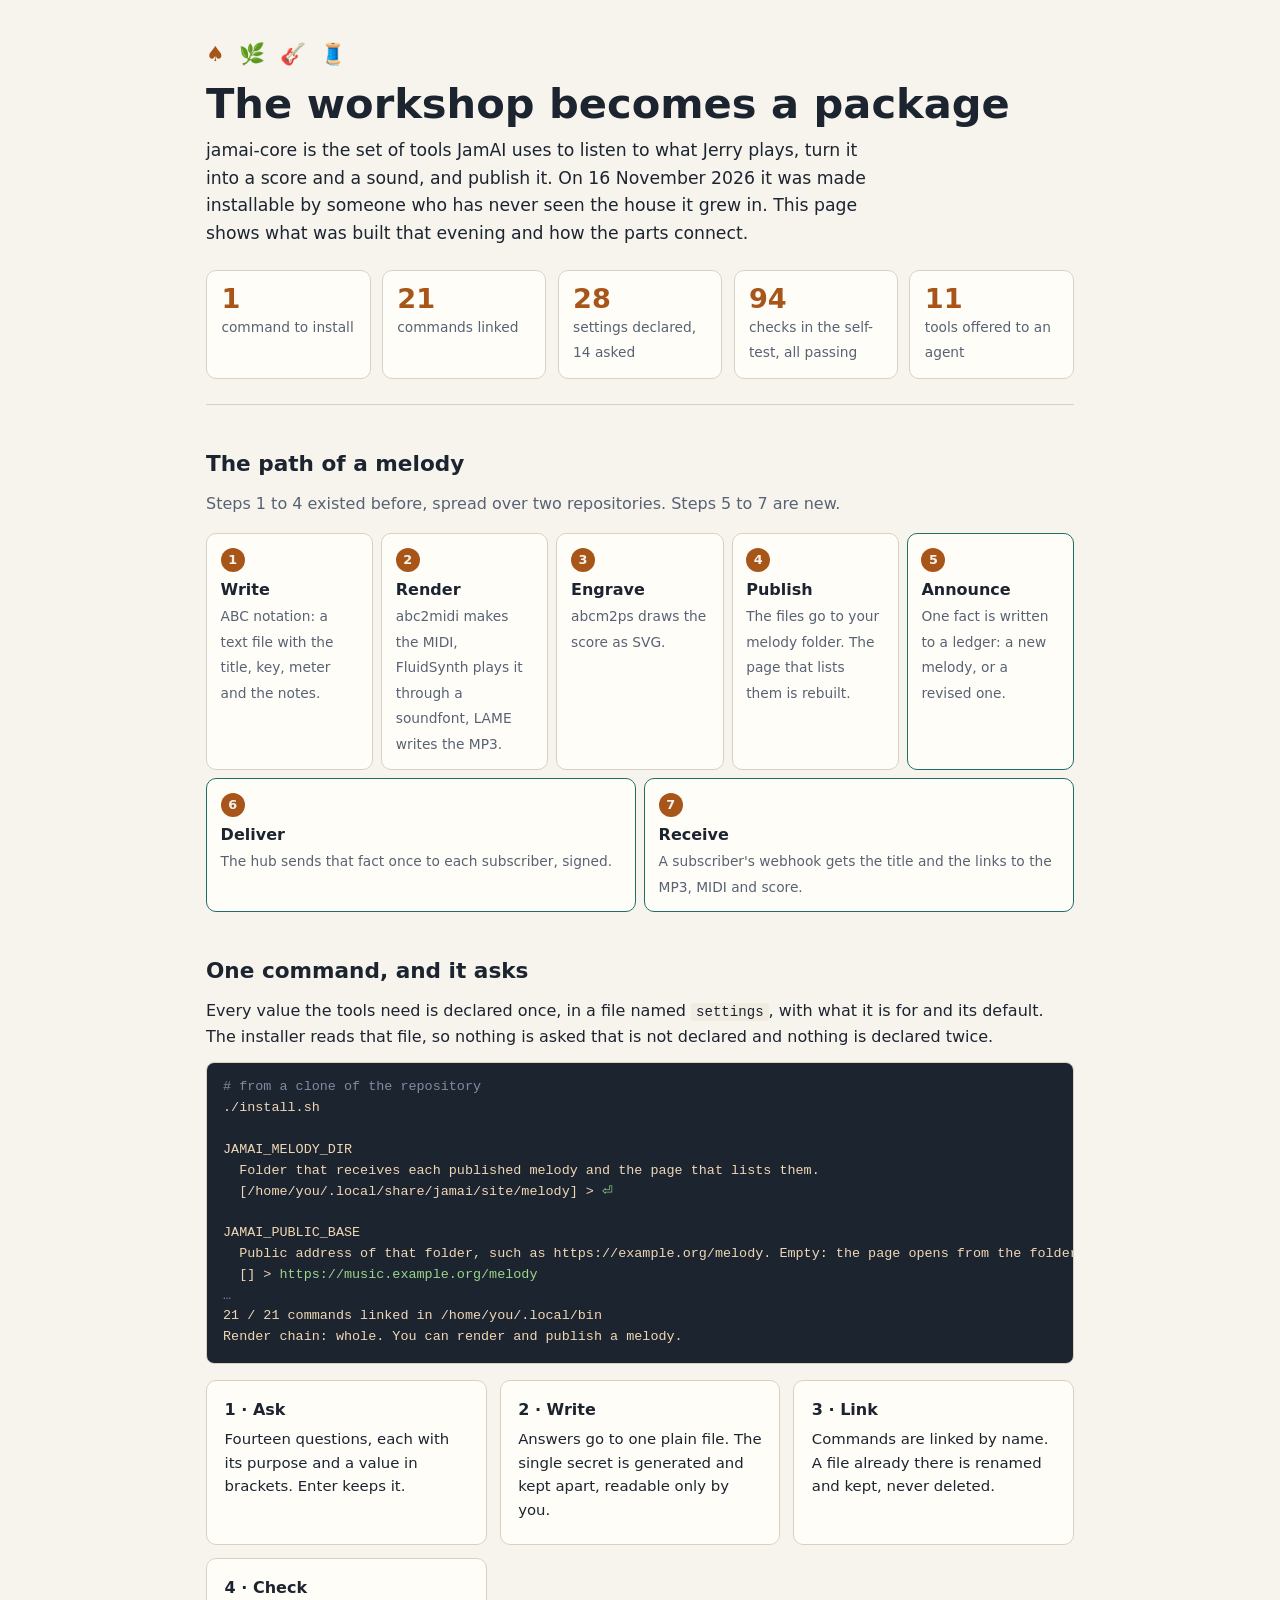
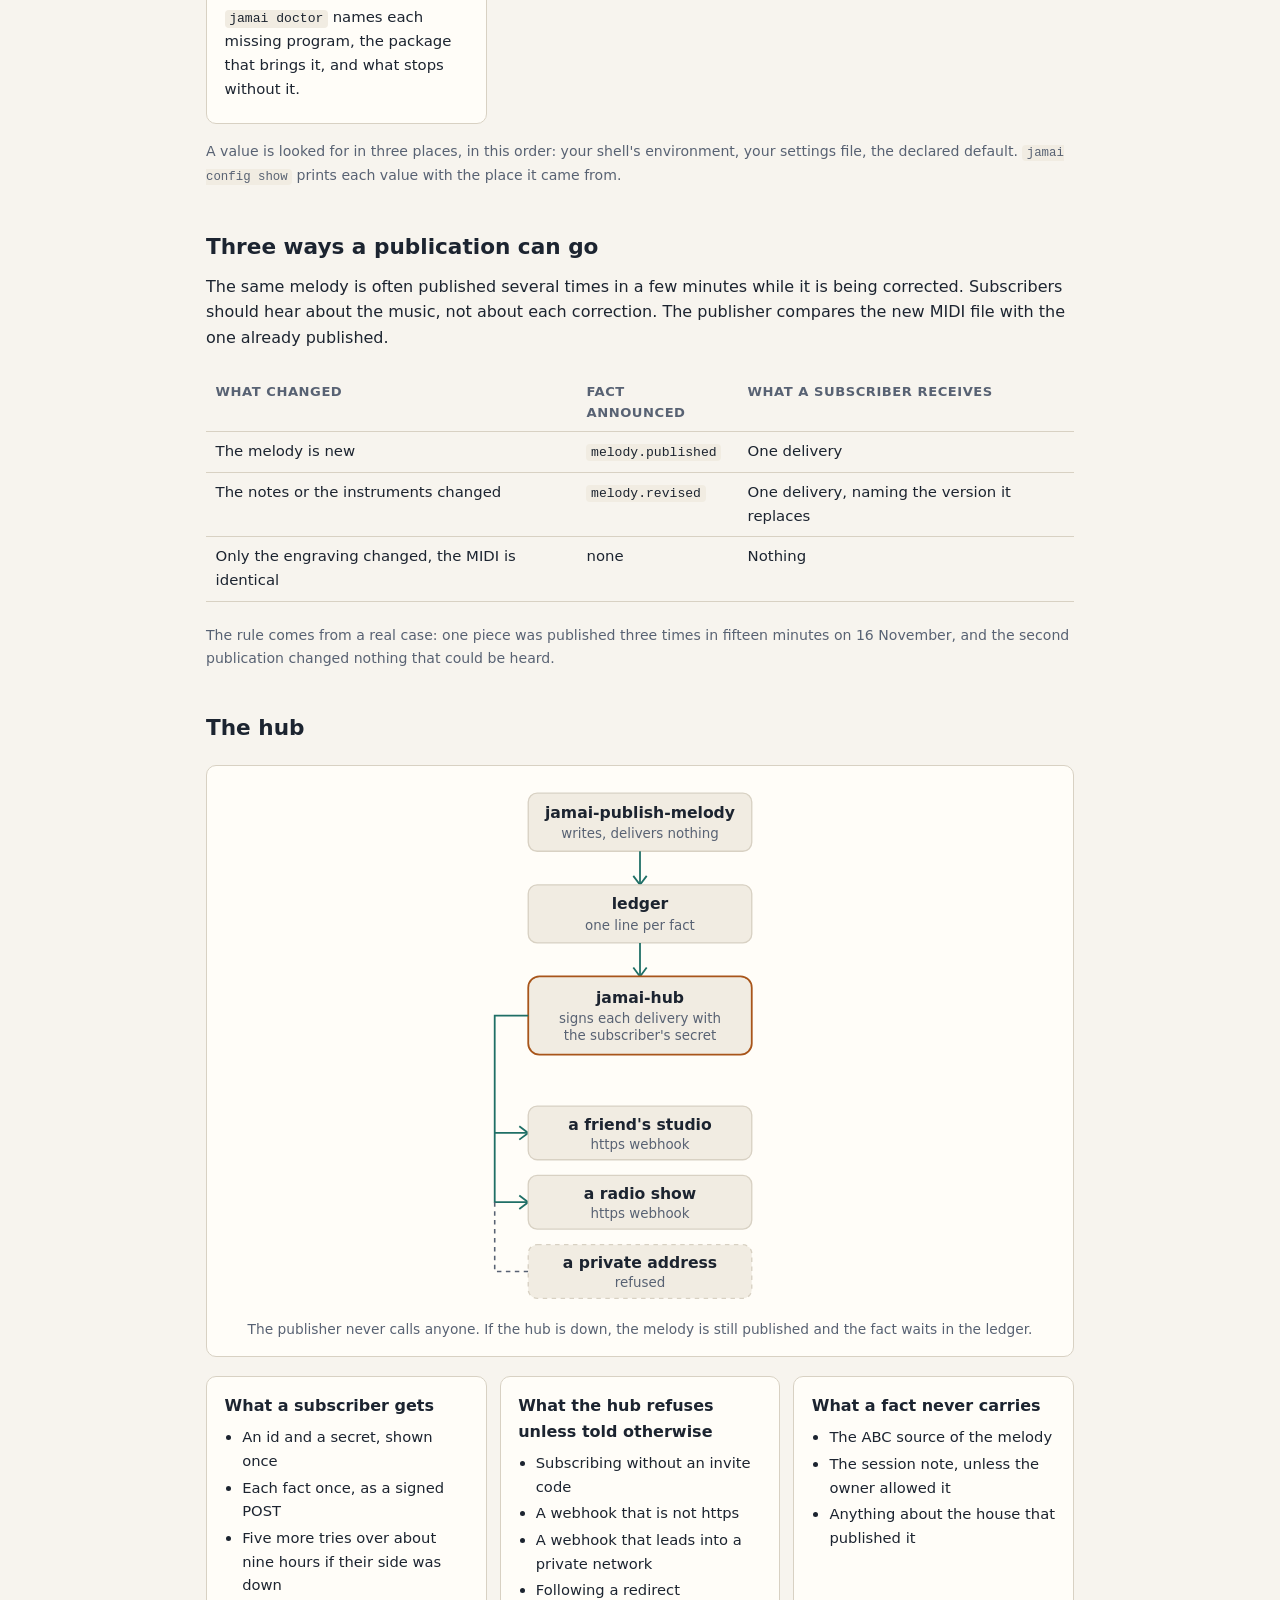
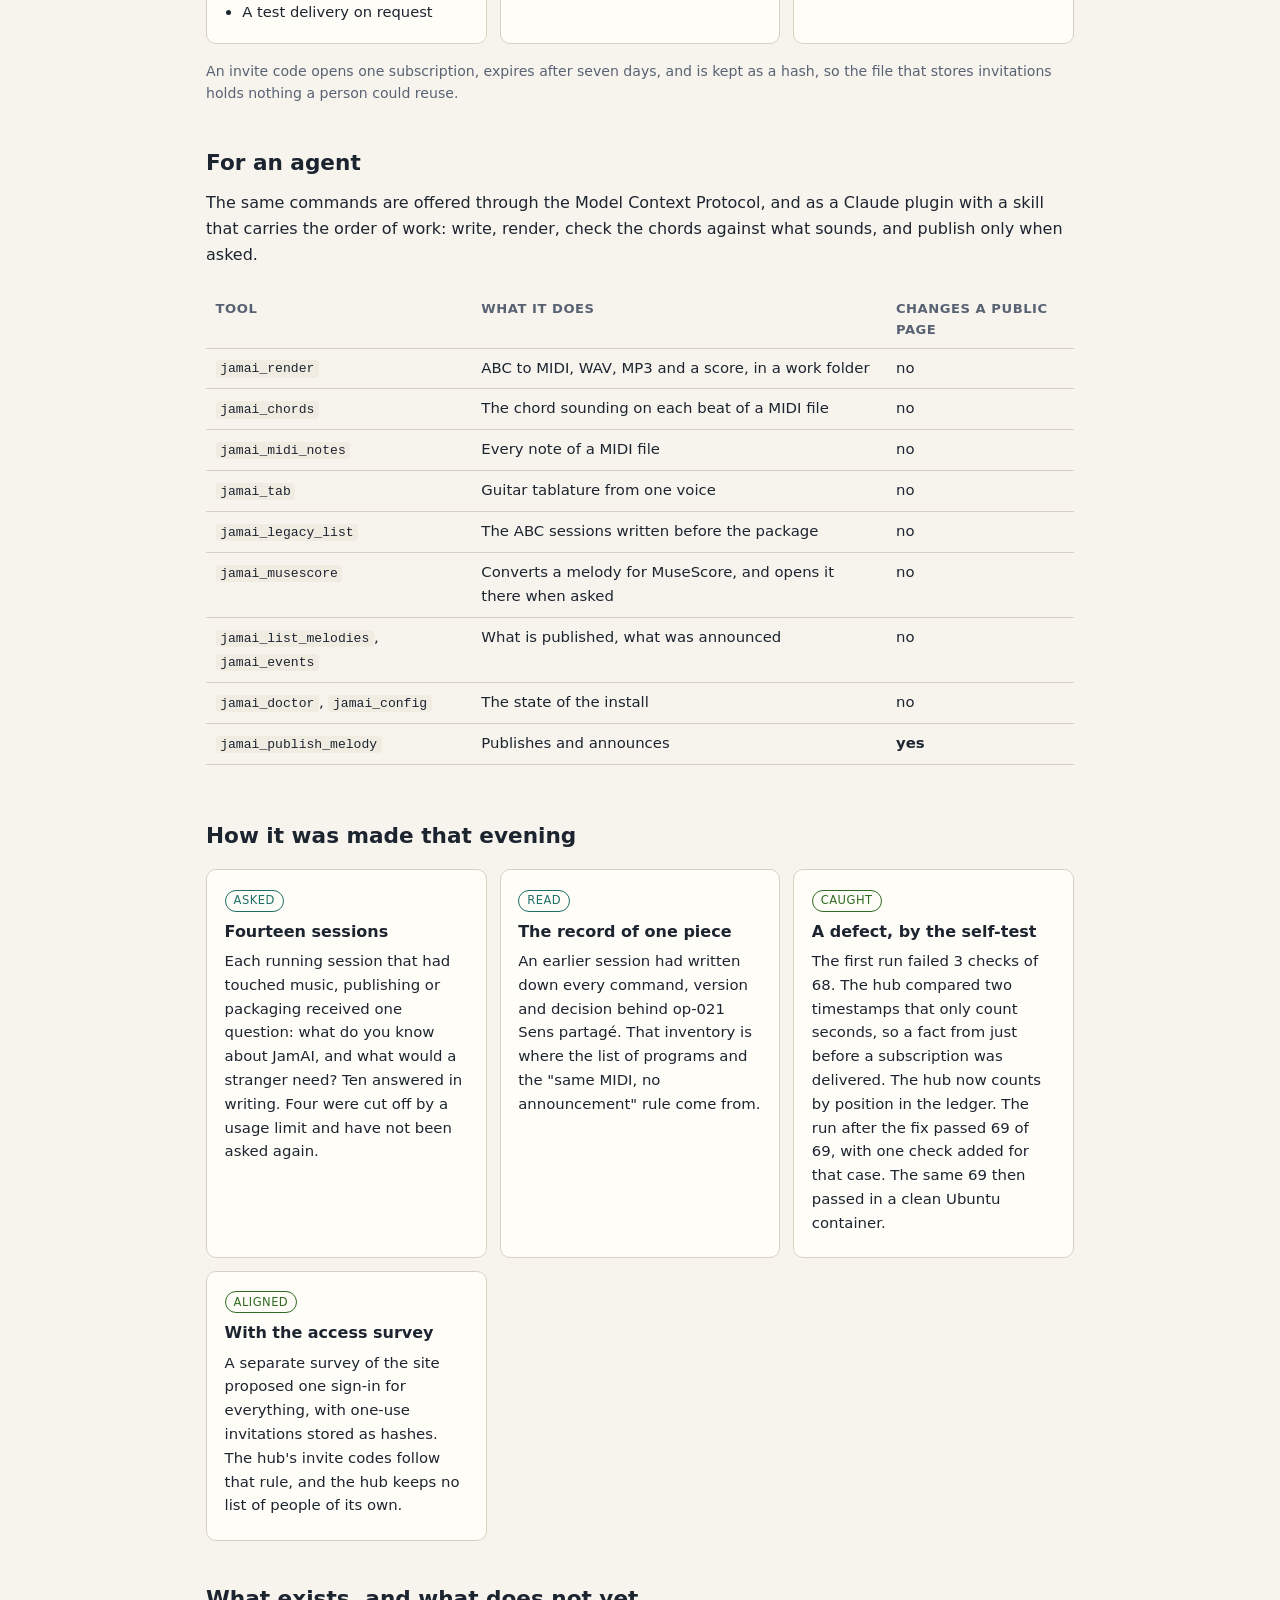
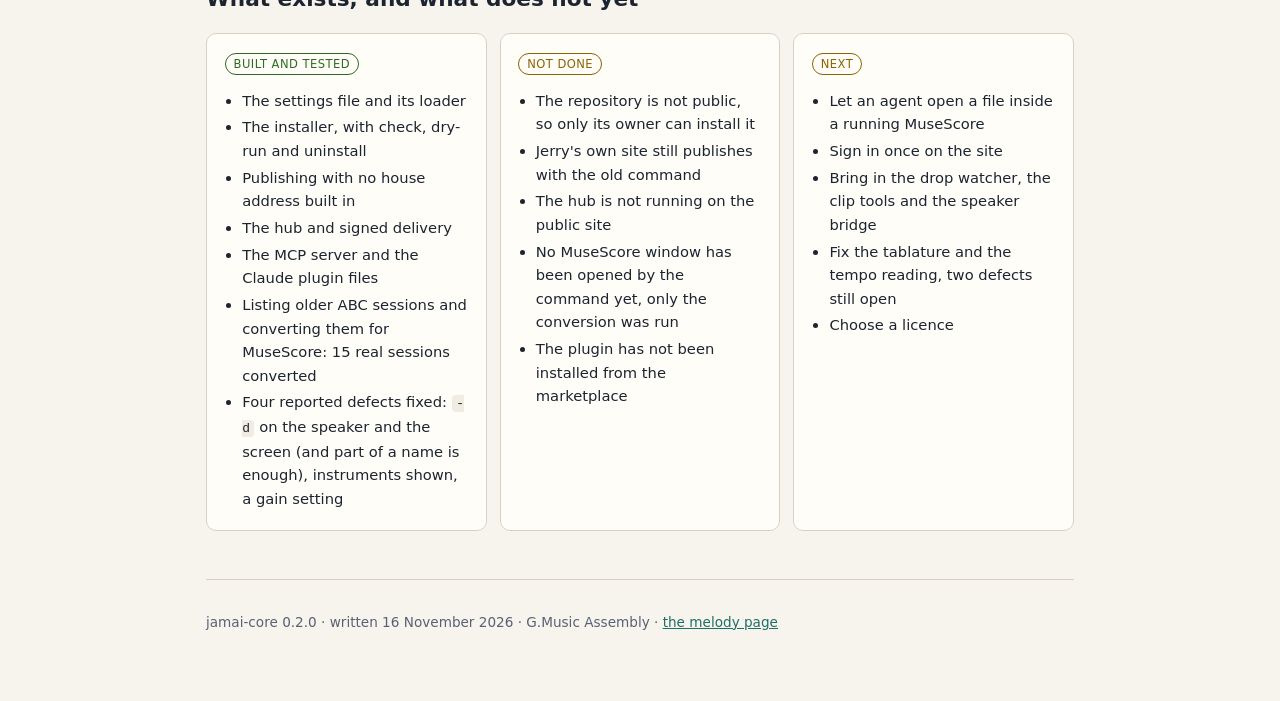
==== docs/explainer/index.html @ 26eb5be7 "[#4] README and explainer: 94 checks, 28 settings" ====
<!DOCTYPE html>
<html lang="en">
<head>
<meta charset="utf-8">
<meta name="viewport" content="width=device-width, initial-scale=1">
<title>jamai-core, explained</title>
<meta name="description" content="How JamAI's composition workshop became a package: one command to install, a melody page of your own, and webhooks people subscribe to.">
<style>
:root{
  --bg:#0c0f14; --soft:#141923; --raise:#1b2230; --ink:#e8eef7; --dim:#93a0b2;
  --accent:#f0a868; --accent2:#8bd0c4; --line:#2a3a50; --string:#c89b6a; --good:#9bd48a; --held:#e9c46a;
}
@media (prefers-color-scheme: light){
  :root{ --bg:#f7f4ee; --soft:#fffdf8; --raise:#f1ece2; --ink:#1c2430; --dim:#586273;
         --accent:#a8551a; --accent2:#1f6f66; --line:#d8d1c3; --string:#7a4f1d; --good:#2f6b22; --held:#8a6400; }
}
*{box-sizing:border-box}
html{-webkit-text-size-adjust:100%}
body{margin:0;background:var(--bg);color:var(--ink);line-height:1.6;
  font-family:-apple-system,BlinkMacSystemFont,"Segoe UI",system-ui,sans-serif}
.wrap{max-width:900px;margin:0 auto;padding:2.4rem 16px 4rem}
a{color:var(--accent2)} a:hover{color:var(--accent)}
header{border-bottom:1px solid var(--line);padding-bottom:1.6rem;margin-bottom:.6rem}
.glyphs{color:var(--accent);letter-spacing:.25rem;font-size:1.3rem}
h1{font-size:clamp(1.8rem,5vw,2.6rem);line-height:1.15;margin:.5rem 0 .6rem;font-weight:650;text-wrap:balance}
h2{font-size:1.35rem;margin:2.6rem 0 .3rem;font-weight:620;text-wrap:balance}
h3{font-size:1rem;margin:0 0 .3rem;font-weight:620}
p{margin:.6rem 0}
.lede{font-size:1.08rem;max-width:62ch}
.dim{color:var(--dim)} .small{font-size:.88rem}
code,pre{font-family:"JetBrains Mono","Fira Code",Menlo,Consolas,monospace}
code{font-size:.88em;background:var(--raise);padding:.08em .35em;border-radius:4px}
pre{background:#060810;color:var(--string);border:1px solid var(--line);border-radius:8px;padding:.9rem 1rem;
  overflow-x:auto;font-size:.84rem;line-height:1.55;margin:.8rem 0}
@media (prefers-color-scheme: light){ pre{background:#1c2430;color:#f0d7b4} }
pre .c{color:#7f8da0} pre .o{color:#9bd48a}

.facts{display:grid;grid-template-columns:repeat(auto-fit,minmax(150px,1fr));gap:.7rem;margin:1.4rem 0 0}
.fact{background:var(--soft);border:1px solid var(--line);border-radius:10px;padding:.8rem .9rem}
.fact b{display:block;font-size:1.7rem;line-height:1.1;color:var(--accent);font-variant-numeric:tabular-nums}
.fact span{font-size:.86rem;color:var(--dim)}

/* the path of a melody */
.path{display:flex;flex-wrap:wrap;gap:.5rem;align-items:stretch;margin:1rem 0 .4rem;padding:0;list-style:none;counter-reset:step}
.path li{flex:1 1 150px;background:var(--soft);border:1px solid var(--line);border-radius:10px;padding:.75rem .85rem;position:relative}
.path li::before{counter-increment:step;content:counter(step);display:inline-grid;place-items:center;width:1.5rem;height:1.5rem;
  border-radius:50%;background:var(--accent);color:var(--bg);font-size:.8rem;font-weight:700;margin-bottom:.35rem}
.path li.own{border-color:var(--accent2)}
.path b{display:block}
.path span{font-size:.86rem;color:var(--dim)}

.grid{display:grid;grid-template-columns:repeat(auto-fit,minmax(240px,1fr));gap:.8rem;margin:1rem 0}
.card{background:var(--soft);border:1px solid var(--line);border-radius:10px;padding:1rem 1.1rem}
.card p{margin:.35rem 0;font-size:.93rem}
.card ul{margin:.4rem 0 0;padding-left:1.1rem;font-size:.92rem}
.card li{margin:.2rem 0}
.tag{display:inline-block;font-size:.72rem;letter-spacing:.04em;text-transform:uppercase;border:1px solid currentColor;
  border-radius:999px;padding:.05rem .5rem;margin-bottom:.45rem}
.tag.done{color:var(--good)} .tag.next{color:var(--held)} .tag.ask{color:var(--accent2)}

figure{margin:1.2rem 0;background:var(--soft);border:1px solid var(--line);border-radius:10px;padding:1rem}
figure svg{display:block;width:100%;max-width:380px;height:auto;margin:0 auto}
figcaption{font-size:.86rem;color:var(--dim);margin-top:.7rem;text-align:center}
svg text{font-family:-apple-system,BlinkMacSystemFont,"Segoe UI",system-ui,sans-serif;fill:var(--ink)}
svg .box{fill:var(--raise);stroke:var(--line);stroke-width:1.2}
svg .hub{fill:var(--raise);stroke:var(--accent);stroke-width:1.6}
svg .wire{stroke:var(--accent2);stroke-width:1.6;fill:none}
svg .no{stroke:var(--dim);stroke-width:1.4;stroke-dasharray:4 4;fill:none}
svg .sub{fill:var(--dim);font-size:12px}
svg .lab{font-size:14px;font-weight:600}

table{width:100%;border-collapse:collapse;margin:.8rem 0;font-size:.93rem}
th,td{text-align:left;padding:.5rem .6rem;border-bottom:1px solid var(--line);vertical-align:top}
th{color:var(--dim);font-weight:600;font-size:.82rem;text-transform:uppercase;letter-spacing:.04em}
.scroll{overflow-x:auto}
footer{margin-top:3rem;padding-top:1.4rem;border-top:1px solid var(--line);color:var(--dim);font-size:.85rem}
</style>
</head>
<body>
<div class="wrap">

<header>
  <div class="glyphs" aria-hidden="true">♠️ 🌿 🎸 🧵</div>
  <h1>The workshop becomes a package</h1>
  <p class="lede">jamai-core is the set of tools JamAI uses to listen to what Jerry plays, turn it into a score and
  a sound, and publish it. On 16 November 2026 it was made installable by someone who has never seen the house
  it grew in. This page shows what was built that evening and how the parts connect.</p>
  <div class="facts">
    <div class="fact"><b>1</b><span>command to install</span></div>
    <div class="fact"><b>21</b><span>commands linked</span></div>
    <div class="fact"><b>28</b><span>settings declared, 14 asked</span></div>
    <div class="fact"><b>94</b><span>checks in the self-test, all passing</span></div>
    <div class="fact"><b>11</b><span>tools offered to an agent</span></div>
  </div>
</header>

<h2>The path of a melody</h2>
<p class="dim">Steps 1 to 4 existed before, spread over two repositories. Steps 5 to 7 are new.</p>
<ol class="path">
  <li><b>Write</b><span>ABC notation: a text file with the title, key, meter and the notes.</span></li>
  <li><b>Render</b><span>abc2midi makes the MIDI, FluidSynth plays it through a soundfont, LAME writes the MP3.</span></li>
  <li><b>Engrave</b><span>abcm2ps draws the score as SVG.</span></li>
  <li><b>Publish</b><span>The files go to your melody folder. The page that lists them is rebuilt.</span></li>
  <li class="own"><b>Announce</b><span>One fact is written to a ledger: a new melody, or a revised one.</span></li>
  <li class="own"><b>Deliver</b><span>The hub sends that fact once to each subscriber, signed.</span></li>
  <li class="own"><b>Receive</b><span>A subscriber's webhook gets the title and the links to the MP3, MIDI and score.</span></li>
</ol>

<h2>One command, and it asks</h2>
<p>Every value the tools need is declared once, in a file named <code>settings</code>, with what it is for and its
default. The installer reads that file, so nothing is asked that is not declared and nothing is declared twice.</p>
<pre><span class="c"># from a clone of the repository</span>
./install.sh

JAMAI_MELODY_DIR
  Folder that receives each published melody and the page that lists them.
  [/home/you/.local/share/jamai/site/melody] &gt; <span class="o">⏎</span>

JAMAI_PUBLIC_BASE
  Public address of that folder, such as https://example.org/melody. Empty: the page opens from the folder.
  [] &gt; <span class="o">https://music.example.org/melody</span>
<span class="c">…</span>
21 / 21 commands linked in /home/you/.local/bin
Render chain: whole. You can render and publish a melody.</pre>
<div class="grid">
  <div class="card"><h3>1 · Ask</h3><p>Fourteen questions, each with its purpose and a value in brackets. Enter keeps it.</p></div>
  <div class="card"><h3>2 · Write</h3><p>Answers go to one plain file. The single secret is generated and kept apart, readable only by you.</p></div>
  <div class="card"><h3>3 · Link</h3><p>Commands are linked by name. A file already there is renamed and kept, never deleted.</p></div>
  <div class="card"><h3>4 · Check</h3><p><code>jamai doctor</code> names each missing program, the package that brings it, and what stops without it.</p></div>
</div>
<p class="small dim">A value is looked for in three places, in this order: your shell's environment, your settings file,
the declared default. <code>jamai config show</code> prints each value with the place it came from.</p>

<h2>Three ways a publication can go</h2>
<p>The same melody is often published several times in a few minutes while it is being corrected. Subscribers
should hear about the music, not about each correction. The publisher compares the new MIDI file with the one
already published.</p>
<div class="scroll"><table>
<thead><tr><th>What changed</th><th>Fact announced</th><th>What a subscriber receives</th></tr></thead>
<tbody>
<tr><td>The melody is new</td><td><code>melody.published</code></td><td>One delivery</td></tr>
<tr><td>The notes or the instruments changed</td><td><code>melody.revised</code></td><td>One delivery, naming the version it replaces</td></tr>
<tr><td>Only the engraving changed, the MIDI is identical</td><td>none</td><td>Nothing</td></tr>
</tbody></table></div>
<p class="small dim">The rule comes from a real case: one piece was published three times in fifteen minutes on 16 November,
and the second publication changed nothing that could be heard.</p>

<h2>The hub</h2>
<figure>
<svg viewBox="0 0 340 470" role="img" aria-labelledby="hubt hubd">
  <title id="hubt">How a fact travels from the publisher to subscribers</title>
  <desc id="hubd">The publisher writes a fact to a ledger. The hub reads the ledger and posts the fact to each public webhook. A webhook pointing at a private address is refused.</desc>
  <rect class="box" x="70" y="10" width="200" height="52" rx="8"/>
  <text class="lab" x="170" y="32" text-anchor="middle">jamai-publish-melody</text>
  <text class="sub" x="170" y="50" text-anchor="middle">writes, delivers nothing</text>
  <path class="wire" d="M170 62 V92"/><path class="wire" d="M164 84 L170 92 L176 84"/>
  <rect class="box" x="70" y="92" width="200" height="52" rx="8"/>
  <text class="lab" x="170" y="114" text-anchor="middle">ledger</text>
  <text class="sub" x="170" y="132" text-anchor="middle">one line per fact</text>
  <path class="wire" d="M170 144 V174"/><path class="wire" d="M164 166 L170 174 L176 166"/>
  <rect class="hub" x="70" y="174" width="200" height="70" rx="10"/>
  <text class="lab" x="170" y="198" text-anchor="middle">jamai-hub</text>
  <text class="sub" x="170" y="216" text-anchor="middle">signs each delivery with</text>
  <text class="sub" x="170" y="231" text-anchor="middle">the subscriber's secret</text>
  <path class="wire" d="M70 209 H40 V376 H70"/><path class="wire" d="M40 314 H70"/>
  <path class="wire" d="M62 308 L70 314 L62 320"/><path class="wire" d="M62 370 L70 376 L62 382"/>
  <path class="no" d="M40 376 V438 H70"/>
  <rect class="box" x="70" y="290" width="200" height="48" rx="8"/>
  <text class="lab" x="170" y="311" text-anchor="middle">a friend's studio</text>
  <text class="sub" x="170" y="328" text-anchor="middle">https webhook</text>
  <rect class="box" x="70" y="352" width="200" height="48" rx="8"/>
  <text class="lab" x="170" y="373" text-anchor="middle">a radio show</text>
  <text class="sub" x="170" y="390" text-anchor="middle">https webhook</text>
  <rect class="box" x="70" y="414" width="200" height="48" rx="8" style="stroke-dasharray:4 4"/>
  <text class="lab" x="170" y="435" text-anchor="middle">a private address</text>
  <text class="sub" x="170" y="452" text-anchor="middle">refused</text>
</svg>
<figcaption>The publisher never calls anyone. If the hub is down, the melody is still published and the fact waits in the ledger.</figcaption>
</figure>
<div class="grid">
  <div class="card"><h3>What a subscriber gets</h3>
    <ul><li>An id and a secret, shown once</li><li>Each fact once, as a signed POST</li>
    <li>Five more tries over about nine hours if their side was down</li><li>A test delivery on request</li></ul></div>
  <div class="card"><h3>What the hub refuses unless told otherwise</h3>
    <ul><li>Subscribing without an invite code</li><li>A webhook that is not https</li>
    <li>A webhook that leads into a private network</li><li>Following a redirect</li></ul></div>
  <div class="card"><h3>What a fact never carries</h3>
    <ul><li>The ABC source of the melody</li><li>The session note, unless the owner allowed it</li>
    <li>Anything about the house that published it</li></ul></div>
</div>
<p class="small dim">An invite code opens one subscription, expires after seven days, and is kept as a hash, so the
file that stores invitations holds nothing a person could reuse.</p>

<h2>For an agent</h2>
<p>The same commands are offered through the Model Context Protocol, and as a Claude plugin with a skill that
carries the order of work: write, render, check the chords against what sounds, and publish only when asked.</p>
<div class="scroll"><table>
<thead><tr><th>Tool</th><th>What it does</th><th>Changes a public page</th></tr></thead>
<tbody>
<tr><td><code>jamai_render</code></td><td>ABC to MIDI, WAV, MP3 and a score, in a work folder</td><td>no</td></tr>
<tr><td><code>jamai_chords</code></td><td>The chord sounding on each beat of a MIDI file</td><td>no</td></tr>
<tr><td><code>jamai_midi_notes</code></td><td>Every note of a MIDI file</td><td>no</td></tr>
<tr><td><code>jamai_tab</code></td><td>Guitar tablature from one voice</td><td>no</td></tr>
<tr><td><code>jamai_legacy_list</code></td><td>The ABC sessions written before the package</td><td>no</td></tr>
<tr><td><code>jamai_musescore</code></td><td>Converts a melody for MuseScore, and opens it there when asked</td><td>no</td></tr>
<tr><td><code>jamai_list_melodies</code>, <code>jamai_events</code></td><td>What is published, what was announced</td><td>no</td></tr>
<tr><td><code>jamai_doctor</code>, <code>jamai_config</code></td><td>The state of the install</td><td>no</td></tr>
<tr><td><code>jamai_publish_melody</code></td><td>Publishes and announces</td><td><b>yes</b></td></tr>
</tbody></table></div>

<h2>How it was made that evening</h2>
<div class="grid">
  <div class="card"><span class="tag ask">asked</span><h3>Fourteen sessions</h3>
    <p>Each running session that had touched music, publishing or packaging received one question: what do you know
    about JamAI, and what would a stranger need? Ten answered in writing. Four were cut off by a usage limit and
    have not been asked again.</p></div>
  <div class="card"><span class="tag ask">read</span><h3>The record of one piece</h3>
    <p>An earlier session had written down every command, version and decision behind op-021 Sens partagé. That
    inventory is where the list of programs and the "same MIDI, no announcement" rule come from.</p></div>
  <div class="card"><span class="tag done">caught</span><h3>A defect, by the self-test</h3>
    <p>The first run failed 3 checks of 68. The hub compared two timestamps that only count seconds, so a fact
    from just before a subscription was delivered. The hub now counts by position in the ledger. The run after
    the fix passed 69 of 69, with one check added for that case. The same 69 then passed in a clean Ubuntu container.</p></div>
  <div class="card"><span class="tag done">aligned</span><h3>With the access survey</h3>
    <p>A separate survey of the site proposed one sign-in for everything, with one-use invitations stored as
    hashes. The hub's invite codes follow that rule, and the hub keeps no list of people of its own.</p></div>
</div>

<h2>What exists, and what does not yet</h2>
<div class="grid">
  <div class="card"><span class="tag done">built and tested</span>
    <ul><li>The settings file and its loader</li><li>The installer, with check, dry-run and uninstall</li>
    <li>Publishing with no house address built in</li><li>The hub and signed delivery</li>
    <li>The MCP server and the Claude plugin files</li>
    <li>Listing older ABC sessions and converting them for MuseScore: 15 real sessions converted</li>
    <li>Four reported defects fixed: <code>-d</code> on the speaker and the screen (and part of a name is enough), instruments shown, a gain setting</li></ul></div>
  <div class="card"><span class="tag next">not done</span>
    <ul><li>The repository is not public, so only its owner can install it</li>
    <li>Jerry's own site still publishes with the old command</li><li>The hub is not running on the public site</li>
    <li>No MuseScore window has been opened by the command yet, only the conversion was run</li><li>The plugin has not been installed from the marketplace</li></ul></div>
  <div class="card"><span class="tag next">next</span>
    <ul><li>Let an agent open a file inside a running MuseScore</li><li>Sign in once on the site</li>
    <li>Bring in the drop watcher, the clip tools and the speaker bridge</li><li>Fix the tablature and the tempo reading, two defects still open</li>
    <li>Choose a licence</li></ul></div>
</div>

<footer>
  <p>jamai-core 0.2.0 · written 16 November 2026 · G.Music Assembly · <a href="../">the melody page</a></p>
</footer>
</div>
</body>
</html>
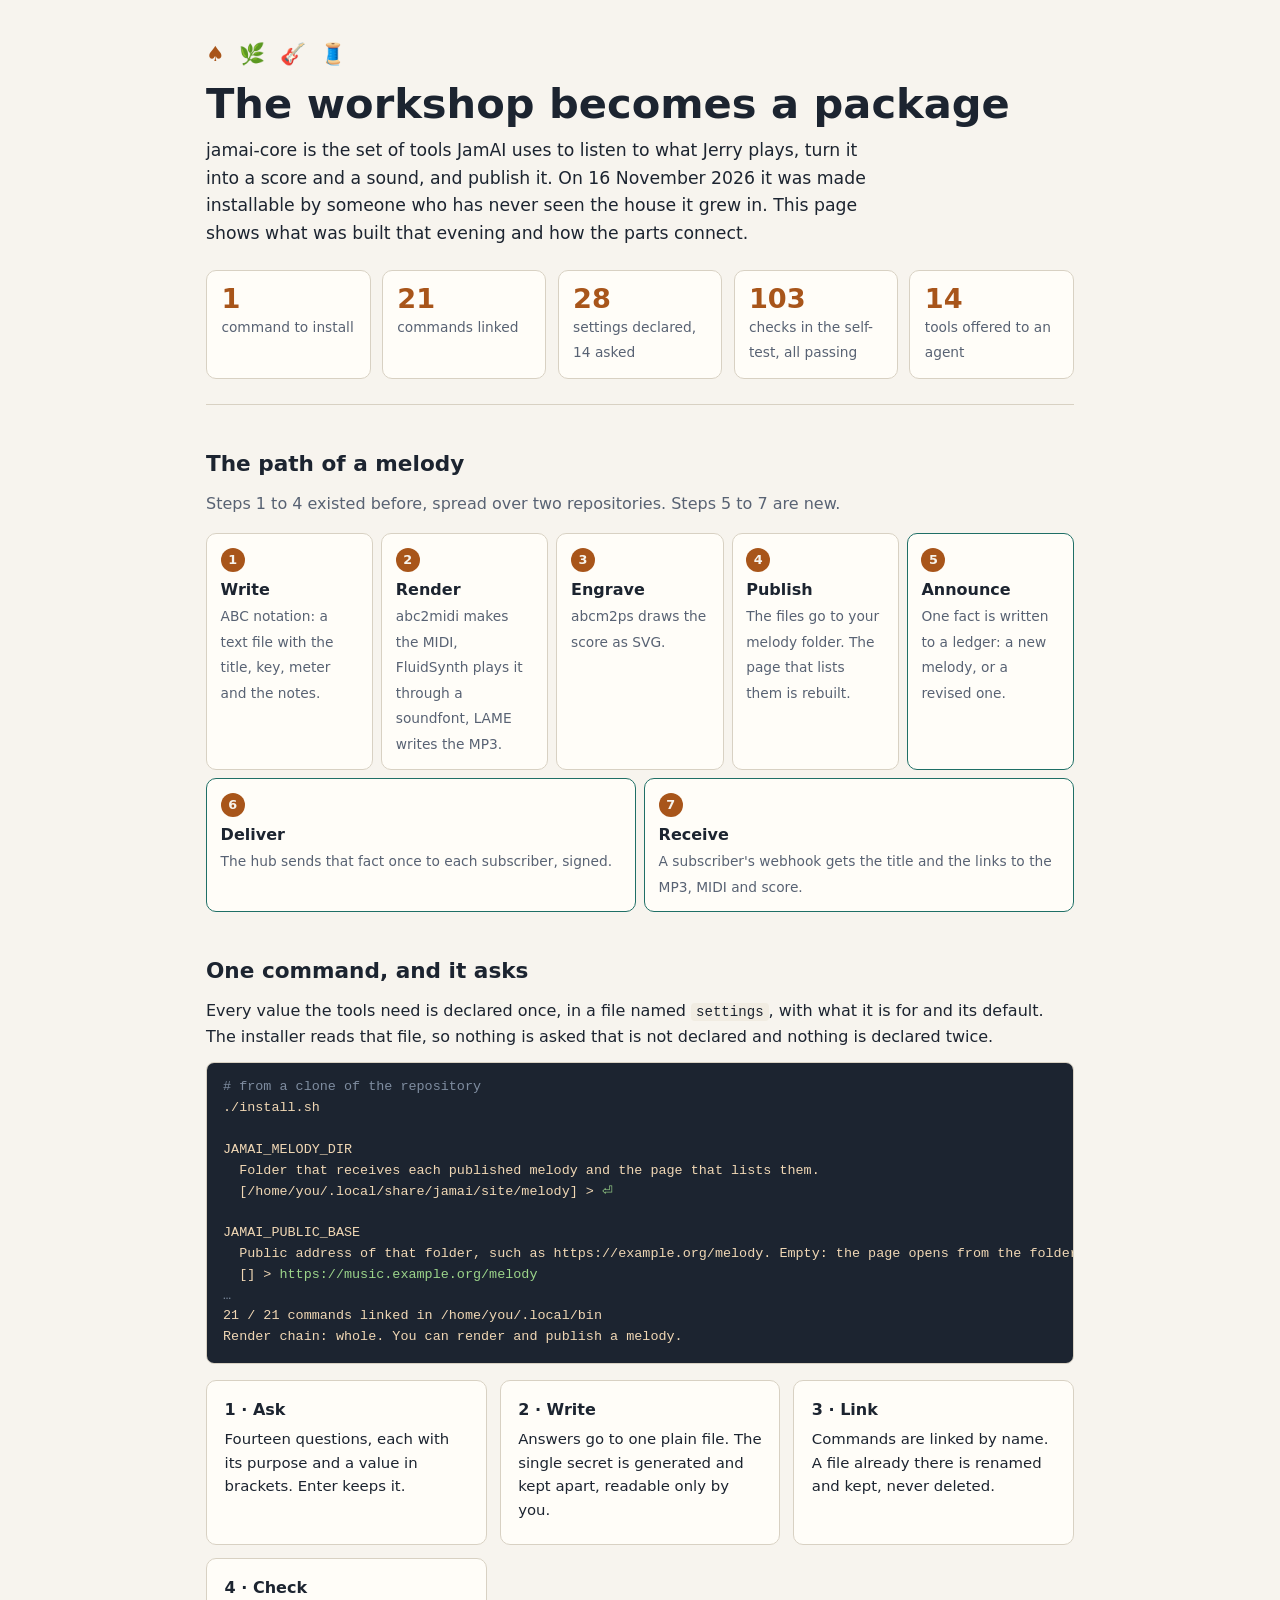
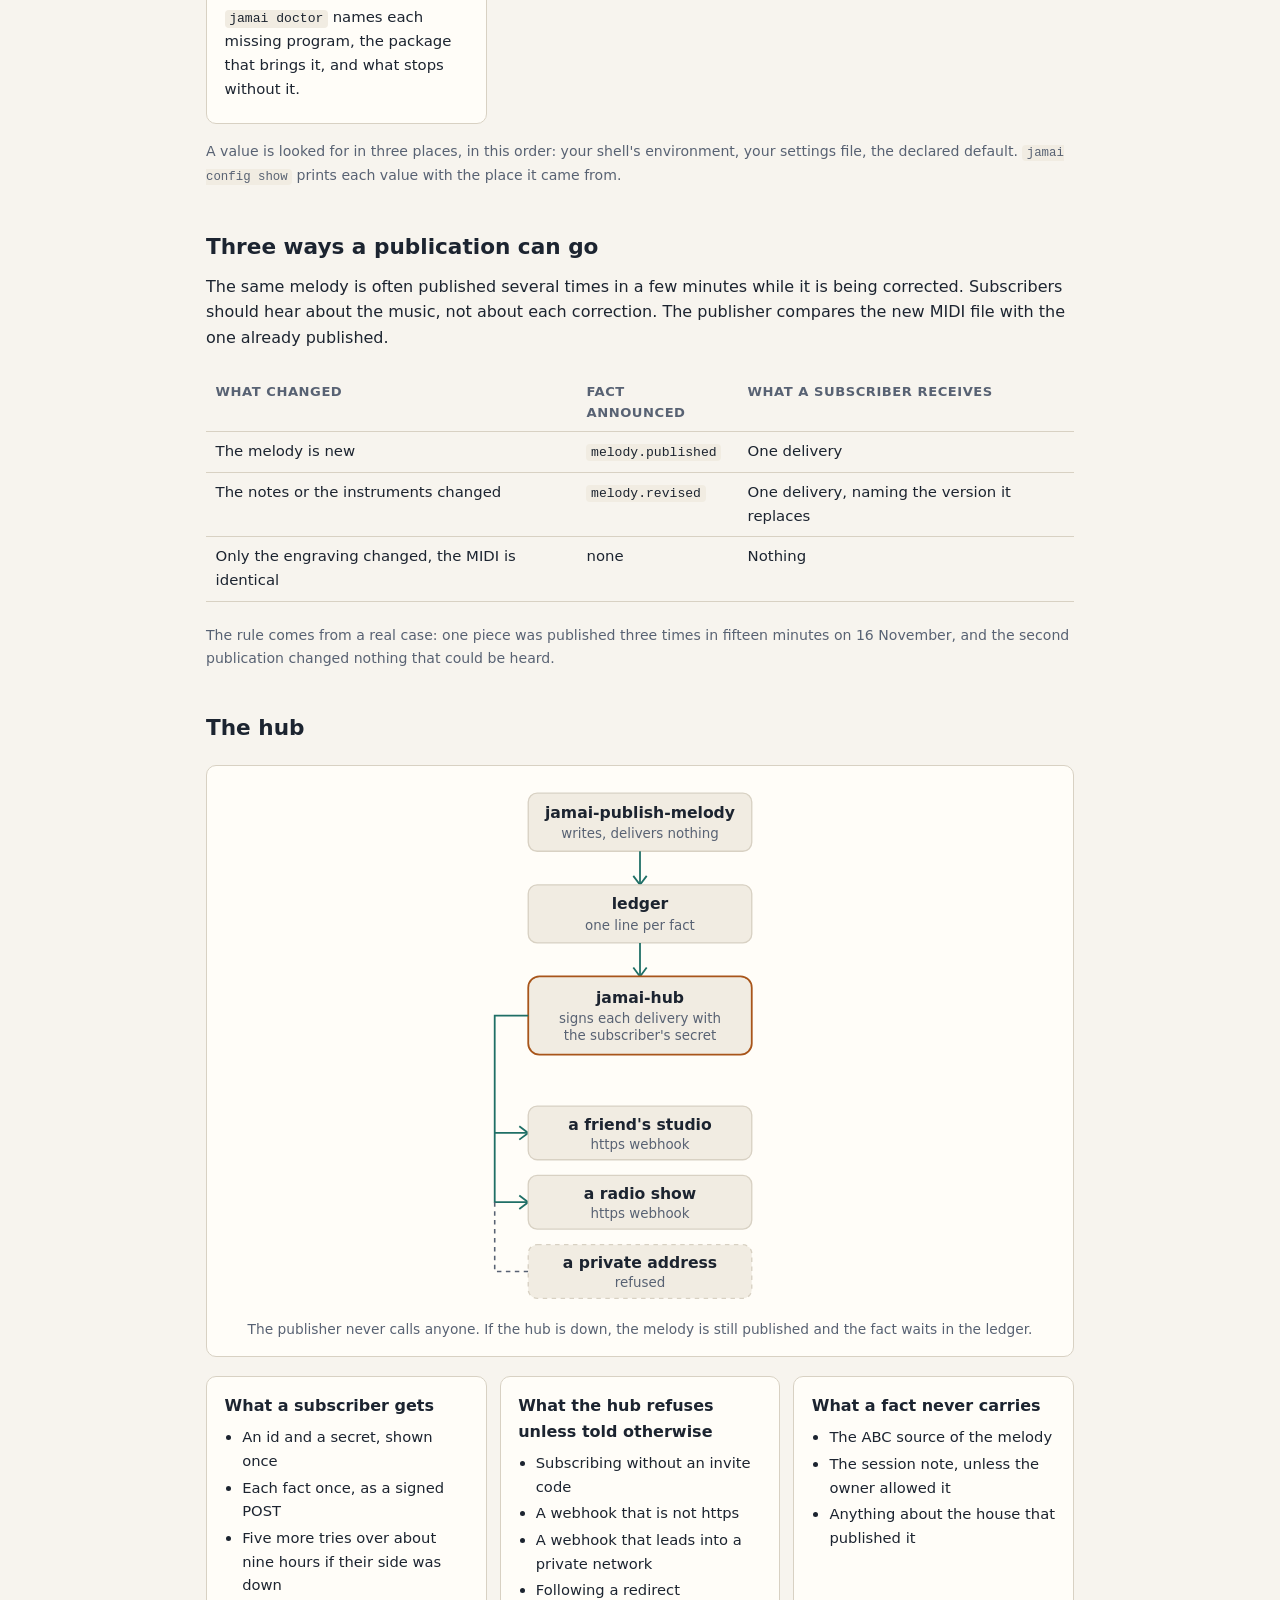
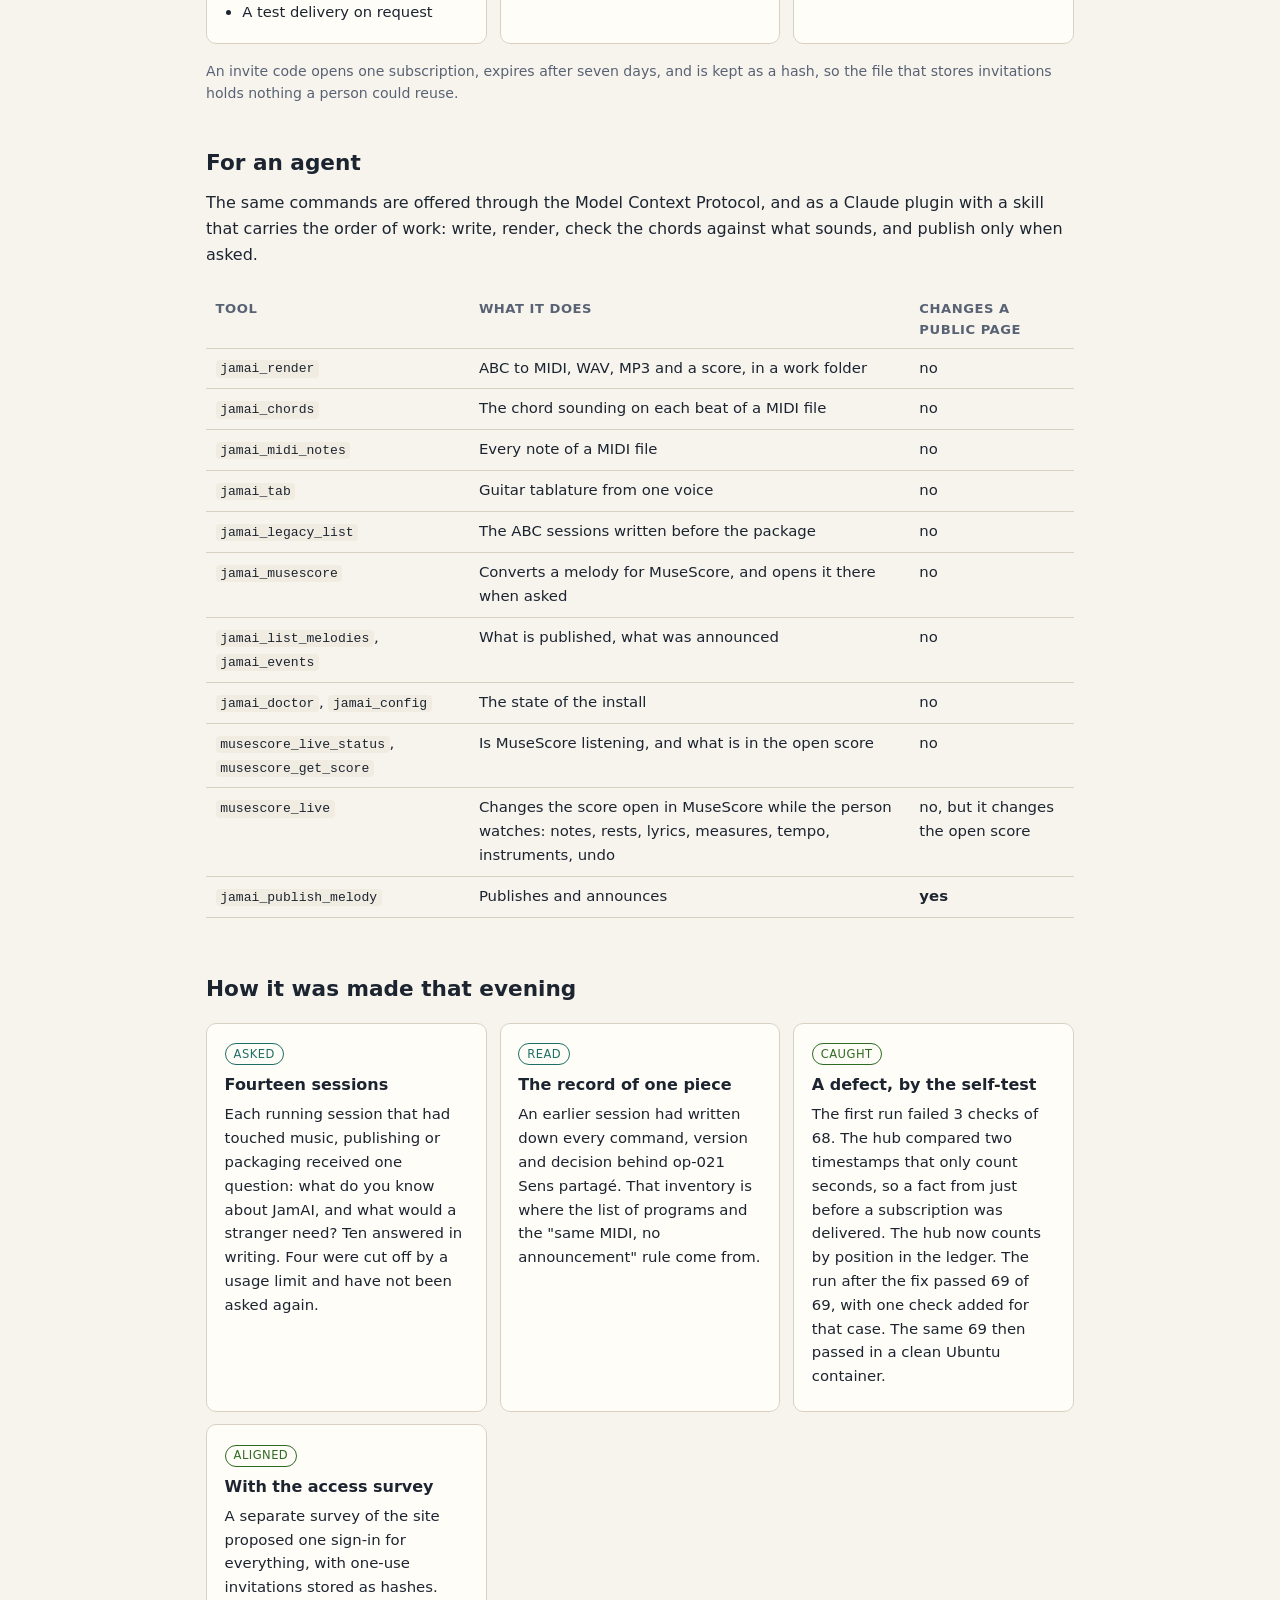
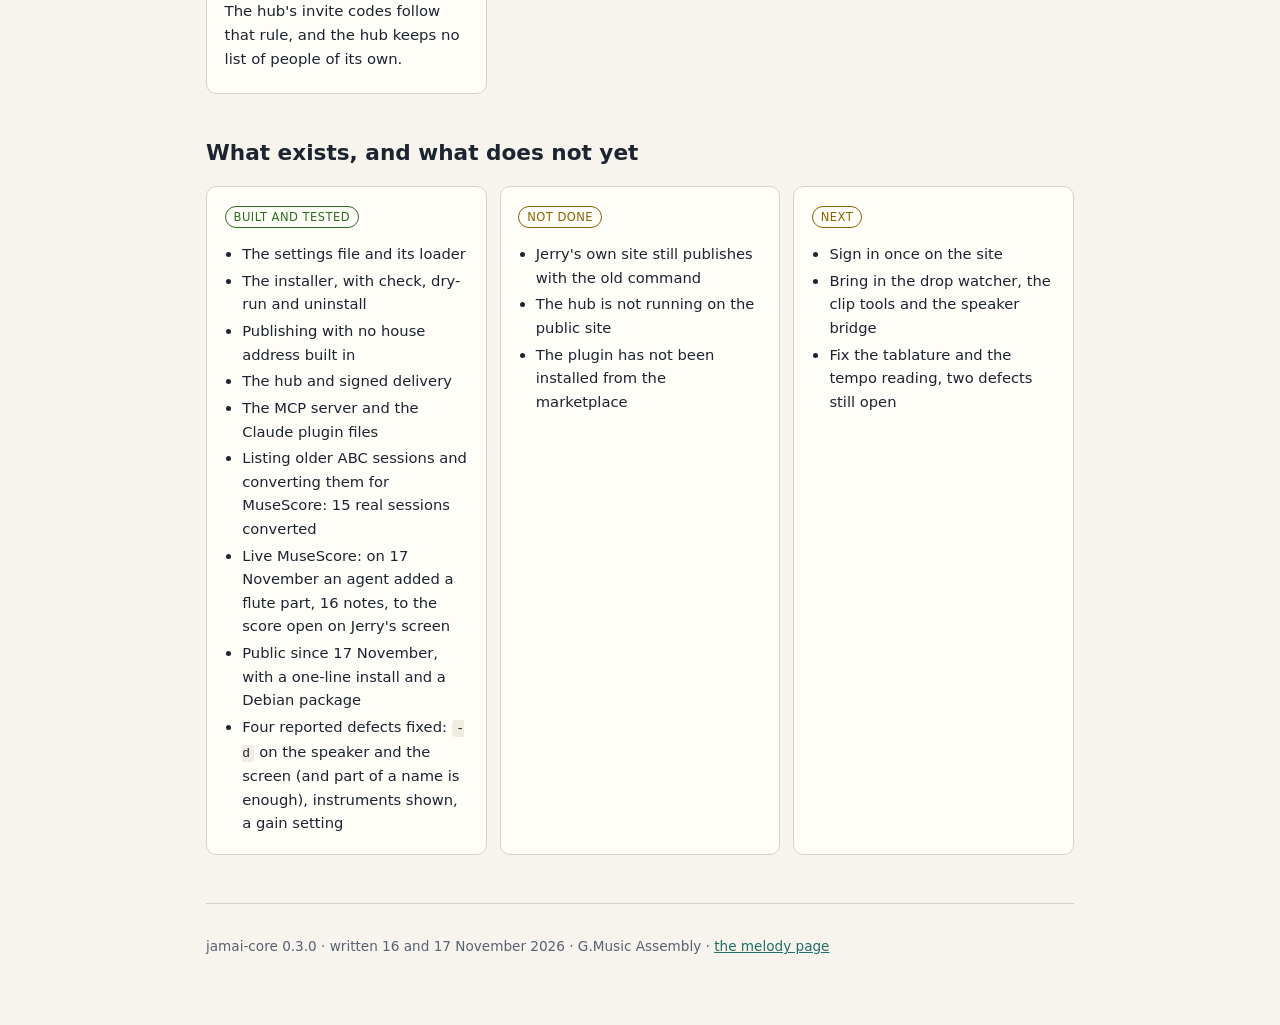
==== commit e07463ef: "[#2] 0.3.0: live MuseScore control is in the package Tried on 2026-11-17 against MuseScore 4.7.7 on " ====
--- a/docs/explainer/index.html
+++ b/docs/explainer/index.html
@@ -89,8 +89,8 @@
     <div class="fact"><b>1</b><span>command to install</span></div>
     <div class="fact"><b>21</b><span>commands linked</span></div>
     <div class="fact"><b>28</b><span>settings declared, 14 asked</span></div>
-    <div class="fact"><b>94</b><span>checks in the self-test, all passing</span></div>
-    <div class="fact"><b>11</b><span>tools offered to an agent</span></div>
+    <div class="fact"><b>103</b><span>checks in the self-test, all passing</span></div>
+    <div class="fact"><b>14</b><span>tools offered to an agent</span></div>
   </div>
 </header>
 
@@ -205,6 +205,8 @@
 <tr><td><code>jamai_musescore</code></td><td>Converts a melody for MuseScore, and opens it there when asked</td><td>no</td></tr>
 <tr><td><code>jamai_list_melodies</code>, <code>jamai_events</code></td><td>What is published, what was announced</td><td>no</td></tr>
 <tr><td><code>jamai_doctor</code>, <code>jamai_config</code></td><td>The state of the install</td><td>no</td></tr>
+<tr><td><code>musescore_live_status</code>, <code>musescore_get_score</code></td><td>Is MuseScore listening, and what is in the open score</td><td>no</td></tr>
+<tr><td><code>musescore_live</code></td><td>Changes the score open in MuseScore while the person watches: notes, rests, lyrics, measures, tempo, instruments, undo</td><td>no, but it changes the open score</td></tr>
 <tr><td><code>jamai_publish_melody</code></td><td>Publishes and announces</td><td><b>yes</b></td></tr>
 </tbody></table></div>
 
@@ -233,19 +235,19 @@
     <li>Publishing with no house address built in</li><li>The hub and signed delivery</li>
     <li>The MCP server and the Claude plugin files</li>
     <li>Listing older ABC sessions and converting them for MuseScore: 15 real sessions converted</li>
+    <li>Live MuseScore: on 17 November an agent added a flute part, 16 notes, to the score open on Jerry's screen</li>
+    <li>Public since 17 November, with a one-line install and a Debian package</li>
     <li>Four reported defects fixed: <code>-d</code> on the speaker and the screen (and part of a name is enough), instruments shown, a gain setting</li></ul></div>
   <div class="card"><span class="tag next">not done</span>
-    <ul><li>The repository is not public, so only its owner can install it</li>
-    <li>Jerry's own site still publishes with the old command</li><li>The hub is not running on the public site</li>
-    <li>No MuseScore window has been opened by the command yet, only the conversion was run</li><li>The plugin has not been installed from the marketplace</li></ul></div>
+    <ul>    <li>Jerry's own site still publishes with the old command</li><li>The hub is not running on the public site</li>
+    <li>The plugin has not been installed from the marketplace</li></ul></div>
   <div class="card"><span class="tag next">next</span>
-    <ul><li>Let an agent open a file inside a running MuseScore</li><li>Sign in once on the site</li>
-    <li>Bring in the drop watcher, the clip tools and the speaker bridge</li><li>Fix the tablature and the tempo reading, two defects still open</li>
-    <li>Choose a licence</li></ul></div>
+    <ul><li>Sign in once on the site</li>
+    <li>Bring in the drop watcher, the clip tools and the speaker bridge</li><li>Fix the tablature and the tempo reading, two defects still open</li></ul></div>
 </div>
 
 <footer>
-  <p>jamai-core 0.2.0 · written 16 November 2026 · G.Music Assembly · <a href="../">the melody page</a></p>
+  <p>jamai-core 0.3.0 · written 16 and 17 November 2026 · G.Music Assembly · <a href="../">the melody page</a></p>
 </footer>
 </div>
 </body>
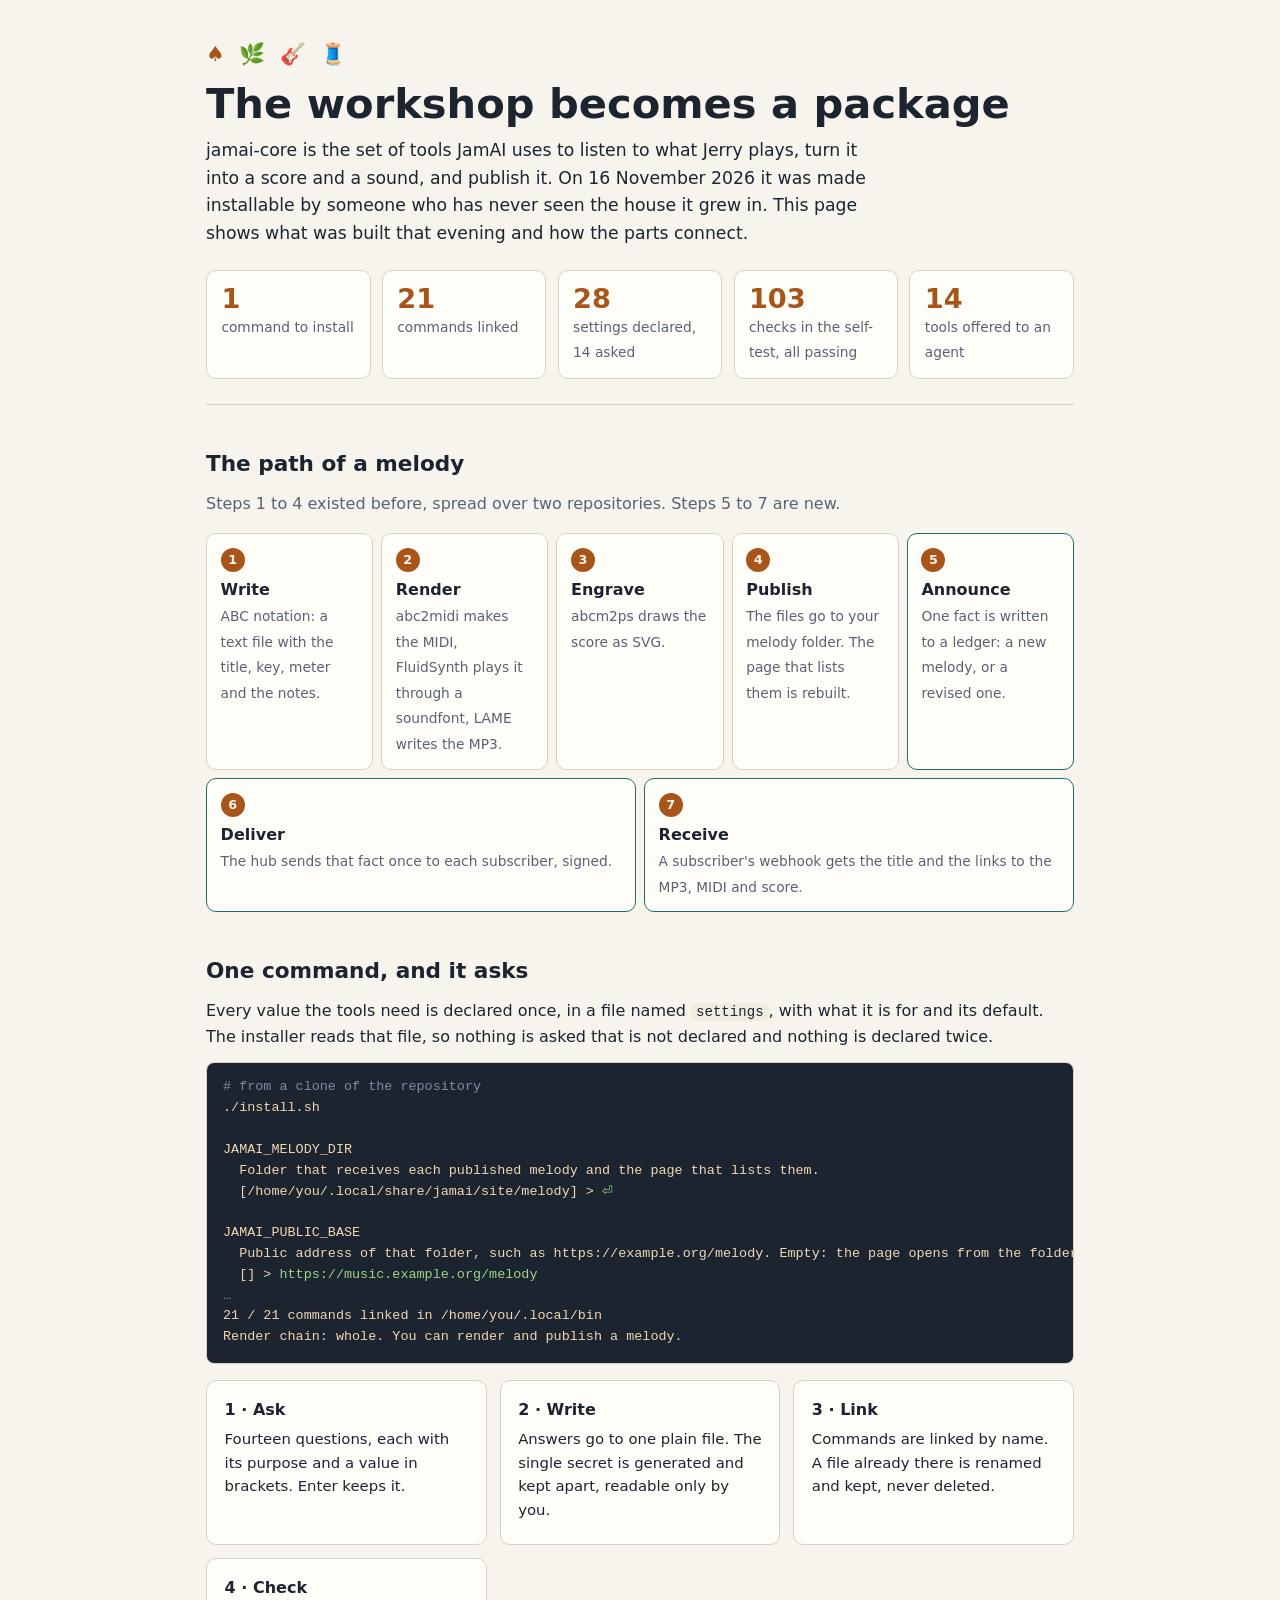
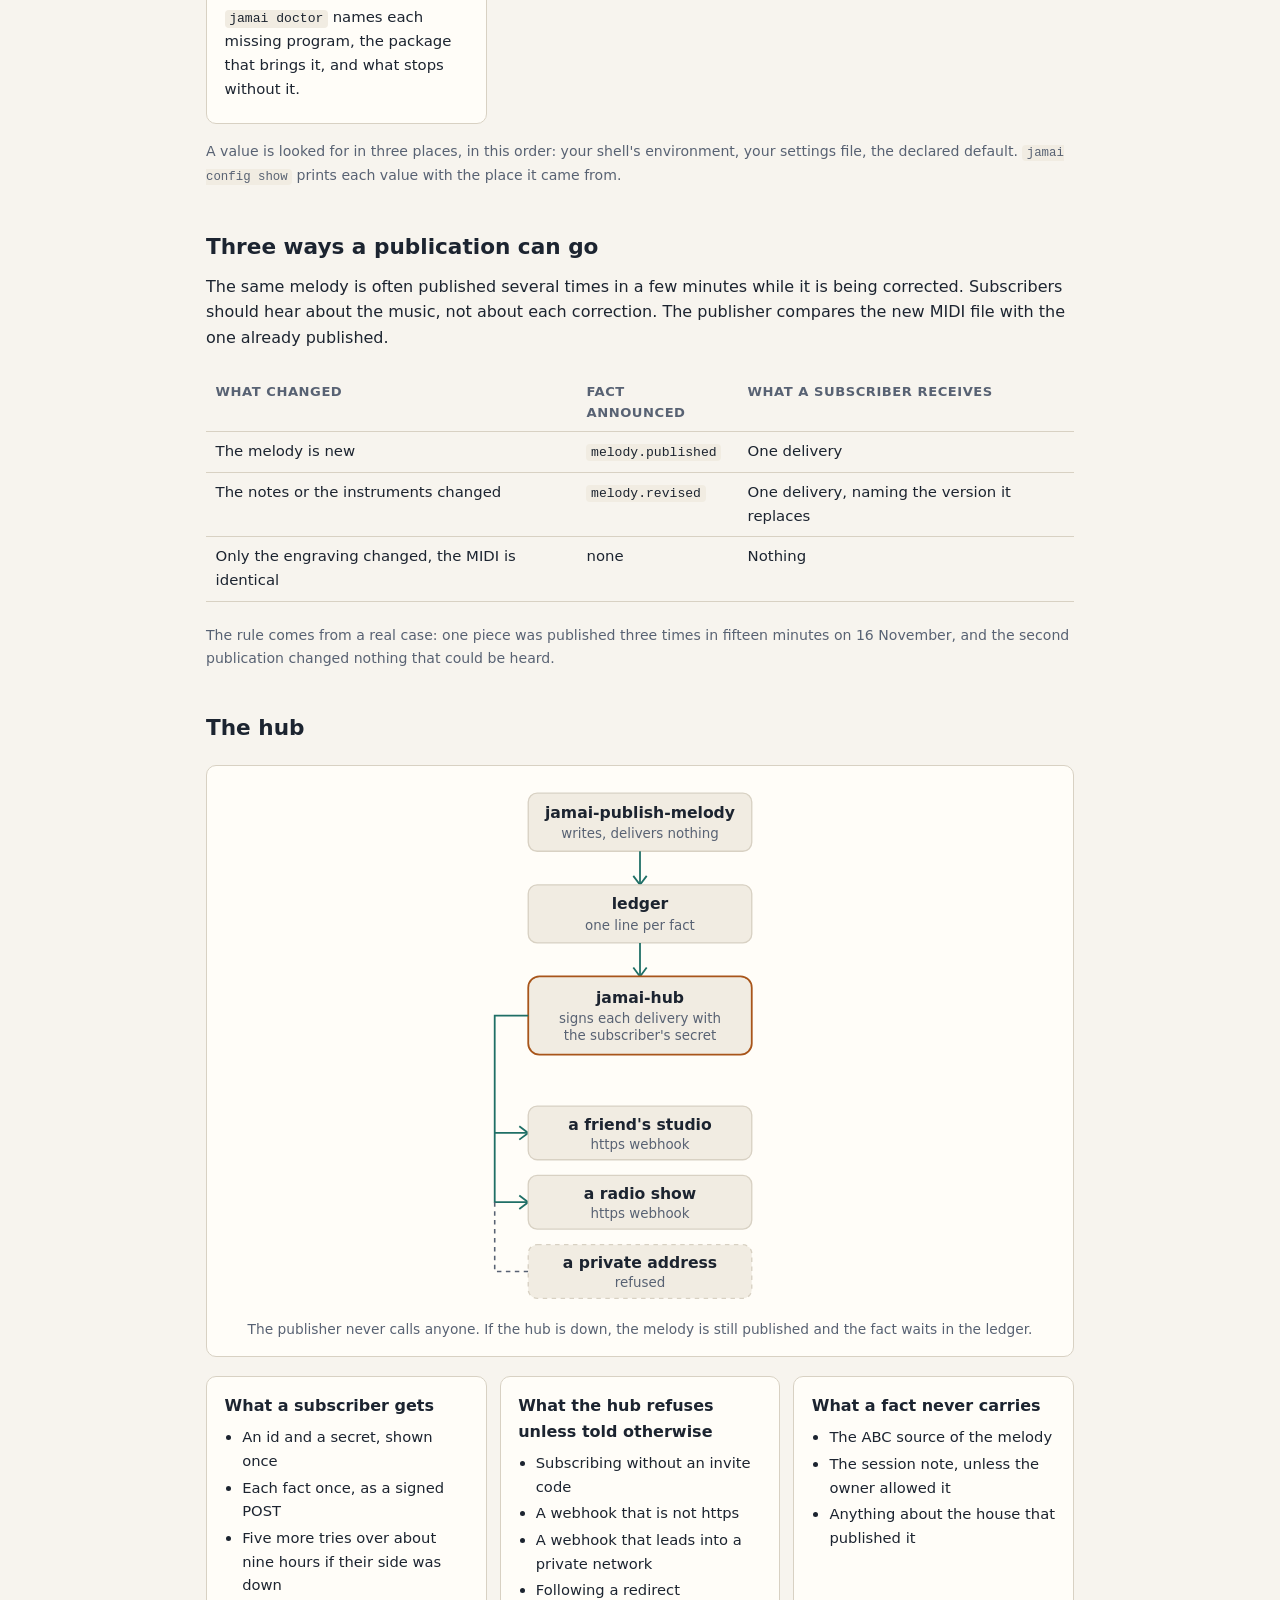
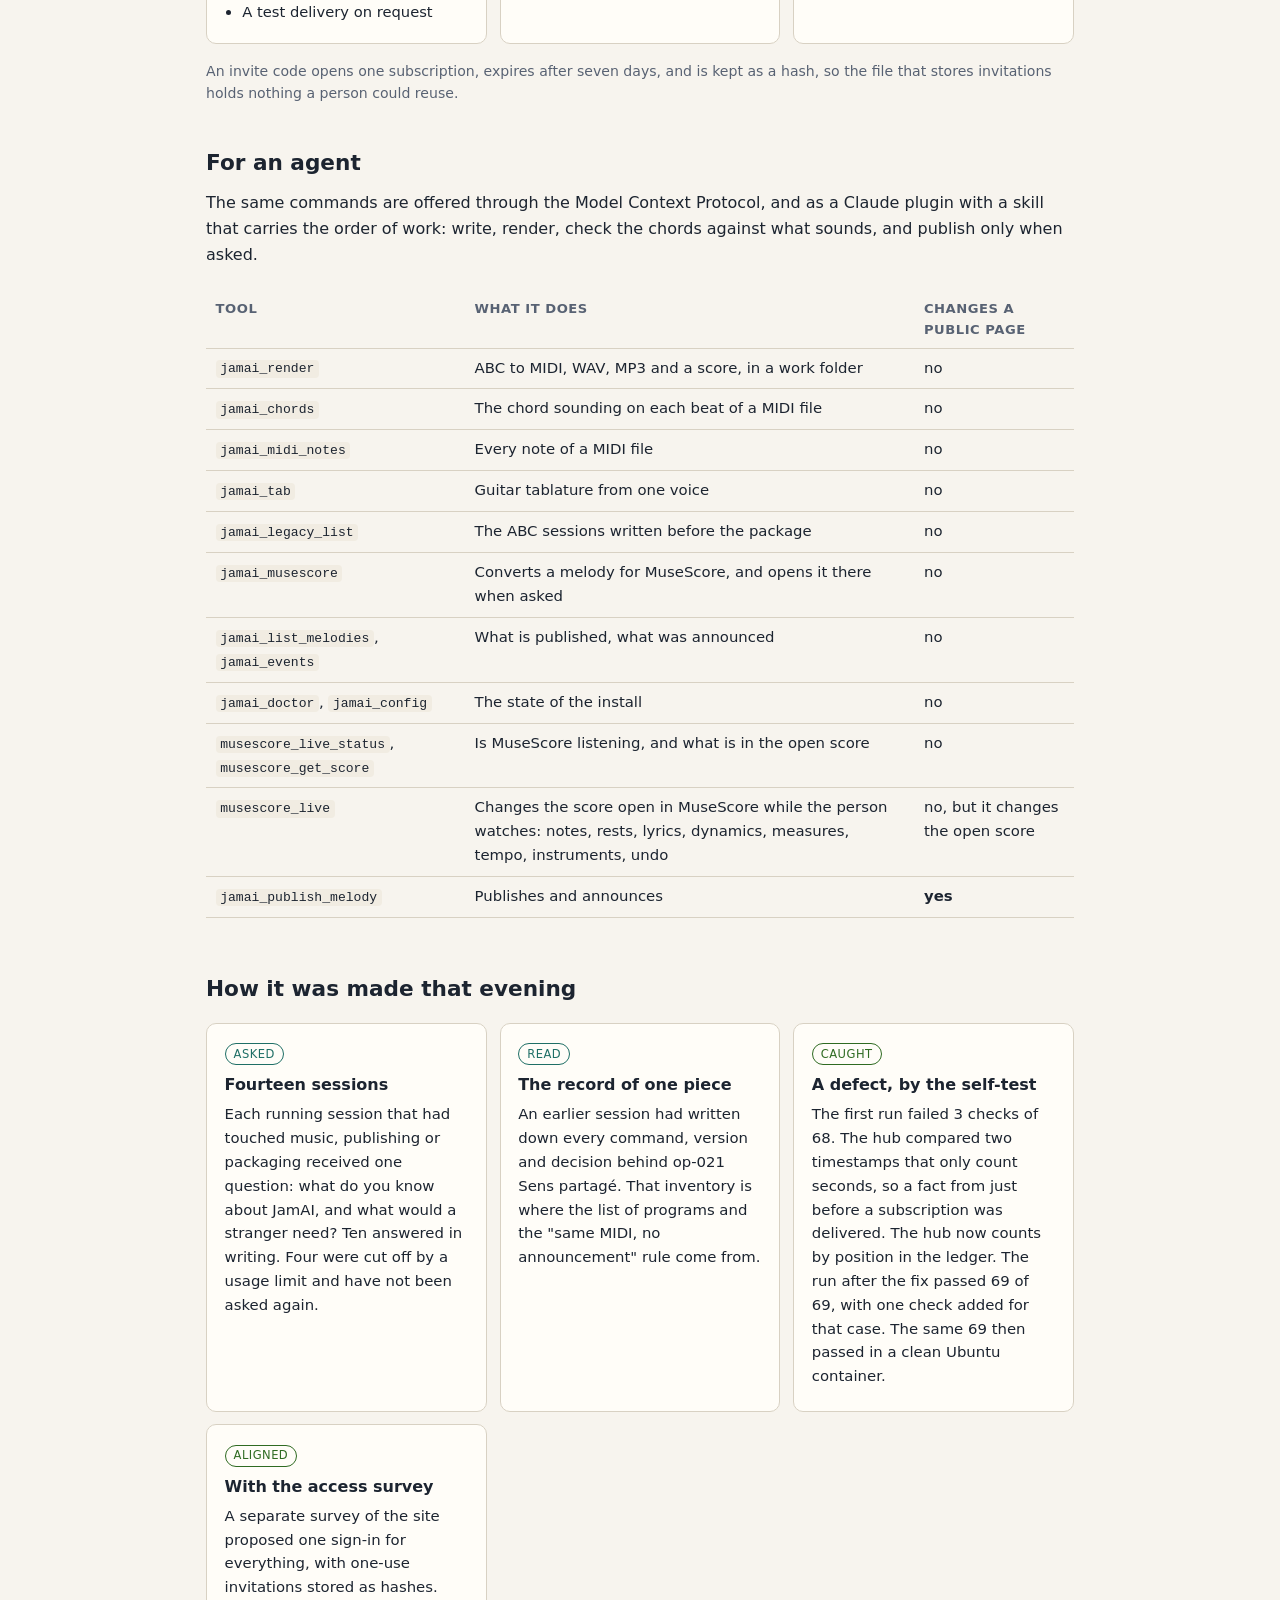
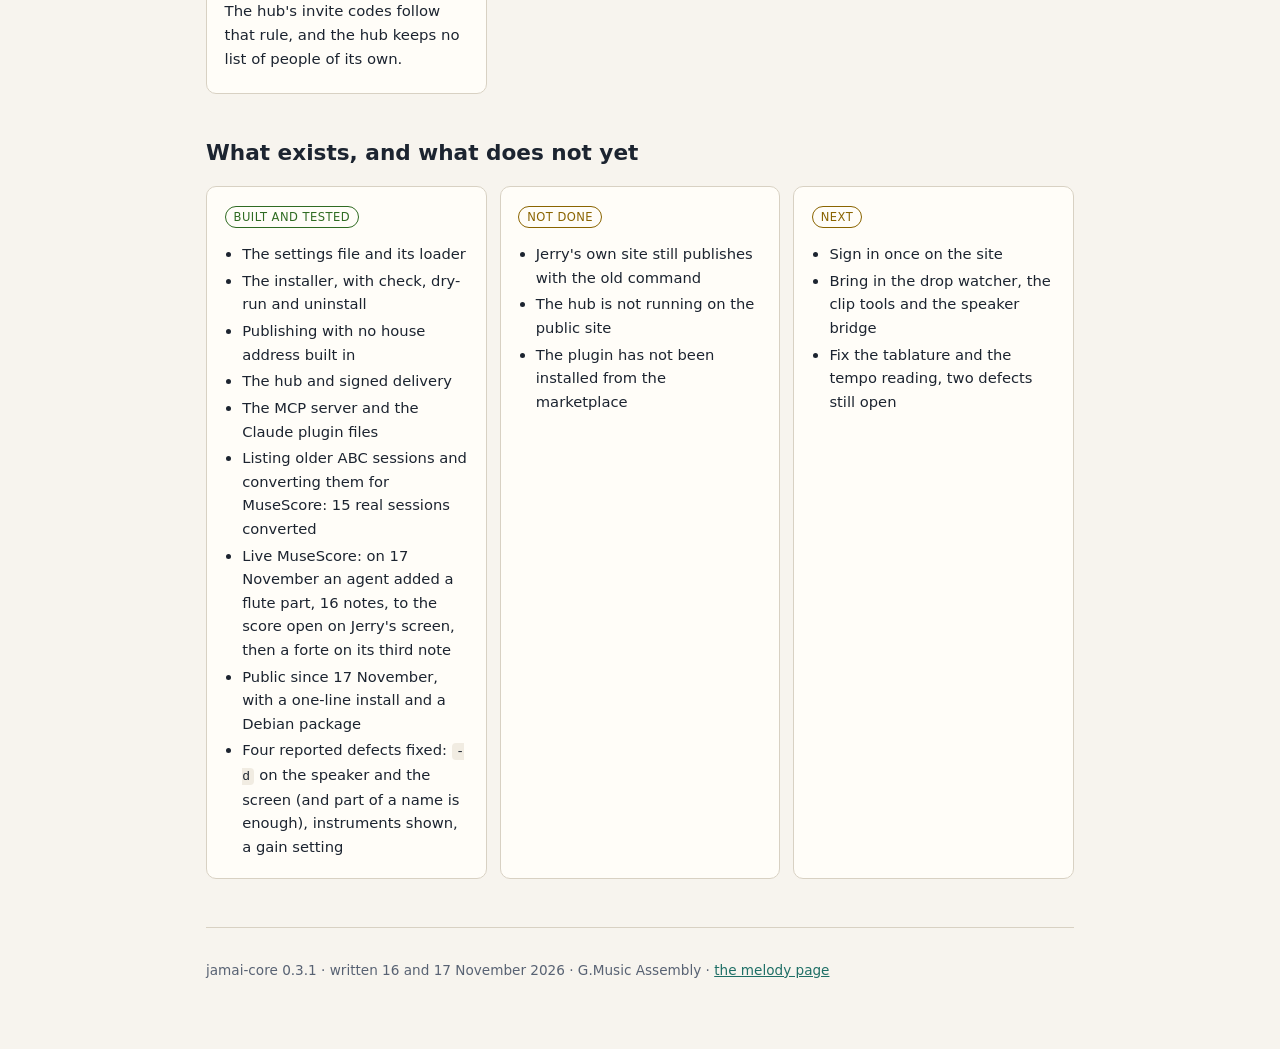
==== commit 83210f17: "[#2] 0.3.1: dynamics in the open score Tried on 2026-11-17 in MuseScore 4.7.7: after a restart the n" ====
--- a/docs/explainer/index.html
+++ b/docs/explainer/index.html
@@ -206,7 +206,7 @@
 <tr><td><code>jamai_list_melodies</code>, <code>jamai_events</code></td><td>What is published, what was announced</td><td>no</td></tr>
 <tr><td><code>jamai_doctor</code>, <code>jamai_config</code></td><td>The state of the install</td><td>no</td></tr>
 <tr><td><code>musescore_live_status</code>, <code>musescore_get_score</code></td><td>Is MuseScore listening, and what is in the open score</td><td>no</td></tr>
-<tr><td><code>musescore_live</code></td><td>Changes the score open in MuseScore while the person watches: notes, rests, lyrics, measures, tempo, instruments, undo</td><td>no, but it changes the open score</td></tr>
+<tr><td><code>musescore_live</code></td><td>Changes the score open in MuseScore while the person watches: notes, rests, lyrics, dynamics, measures, tempo, instruments, undo</td><td>no, but it changes the open score</td></tr>
 <tr><td><code>jamai_publish_melody</code></td><td>Publishes and announces</td><td><b>yes</b></td></tr>
 </tbody></table></div>
 
@@ -235,7 +235,7 @@
     <li>Publishing with no house address built in</li><li>The hub and signed delivery</li>
     <li>The MCP server and the Claude plugin files</li>
     <li>Listing older ABC sessions and converting them for MuseScore: 15 real sessions converted</li>
-    <li>Live MuseScore: on 17 November an agent added a flute part, 16 notes, to the score open on Jerry's screen</li>
+    <li>Live MuseScore: on 17 November an agent added a flute part, 16 notes, to the score open on Jerry's screen, then a forte on its third note</li>
     <li>Public since 17 November, with a one-line install and a Debian package</li>
     <li>Four reported defects fixed: <code>-d</code> on the speaker and the screen (and part of a name is enough), instruments shown, a gain setting</li></ul></div>
   <div class="card"><span class="tag next">not done</span>
@@ -247,7 +247,7 @@
 </div>
 
 <footer>
-  <p>jamai-core 0.3.0 · written 16 and 17 November 2026 · G.Music Assembly · <a href="../">the melody page</a></p>
+  <p>jamai-core 0.3.1 · written 16 and 17 November 2026 · G.Music Assembly · <a href="../">the melody page</a></p>
 </footer>
 </div>
 </body>
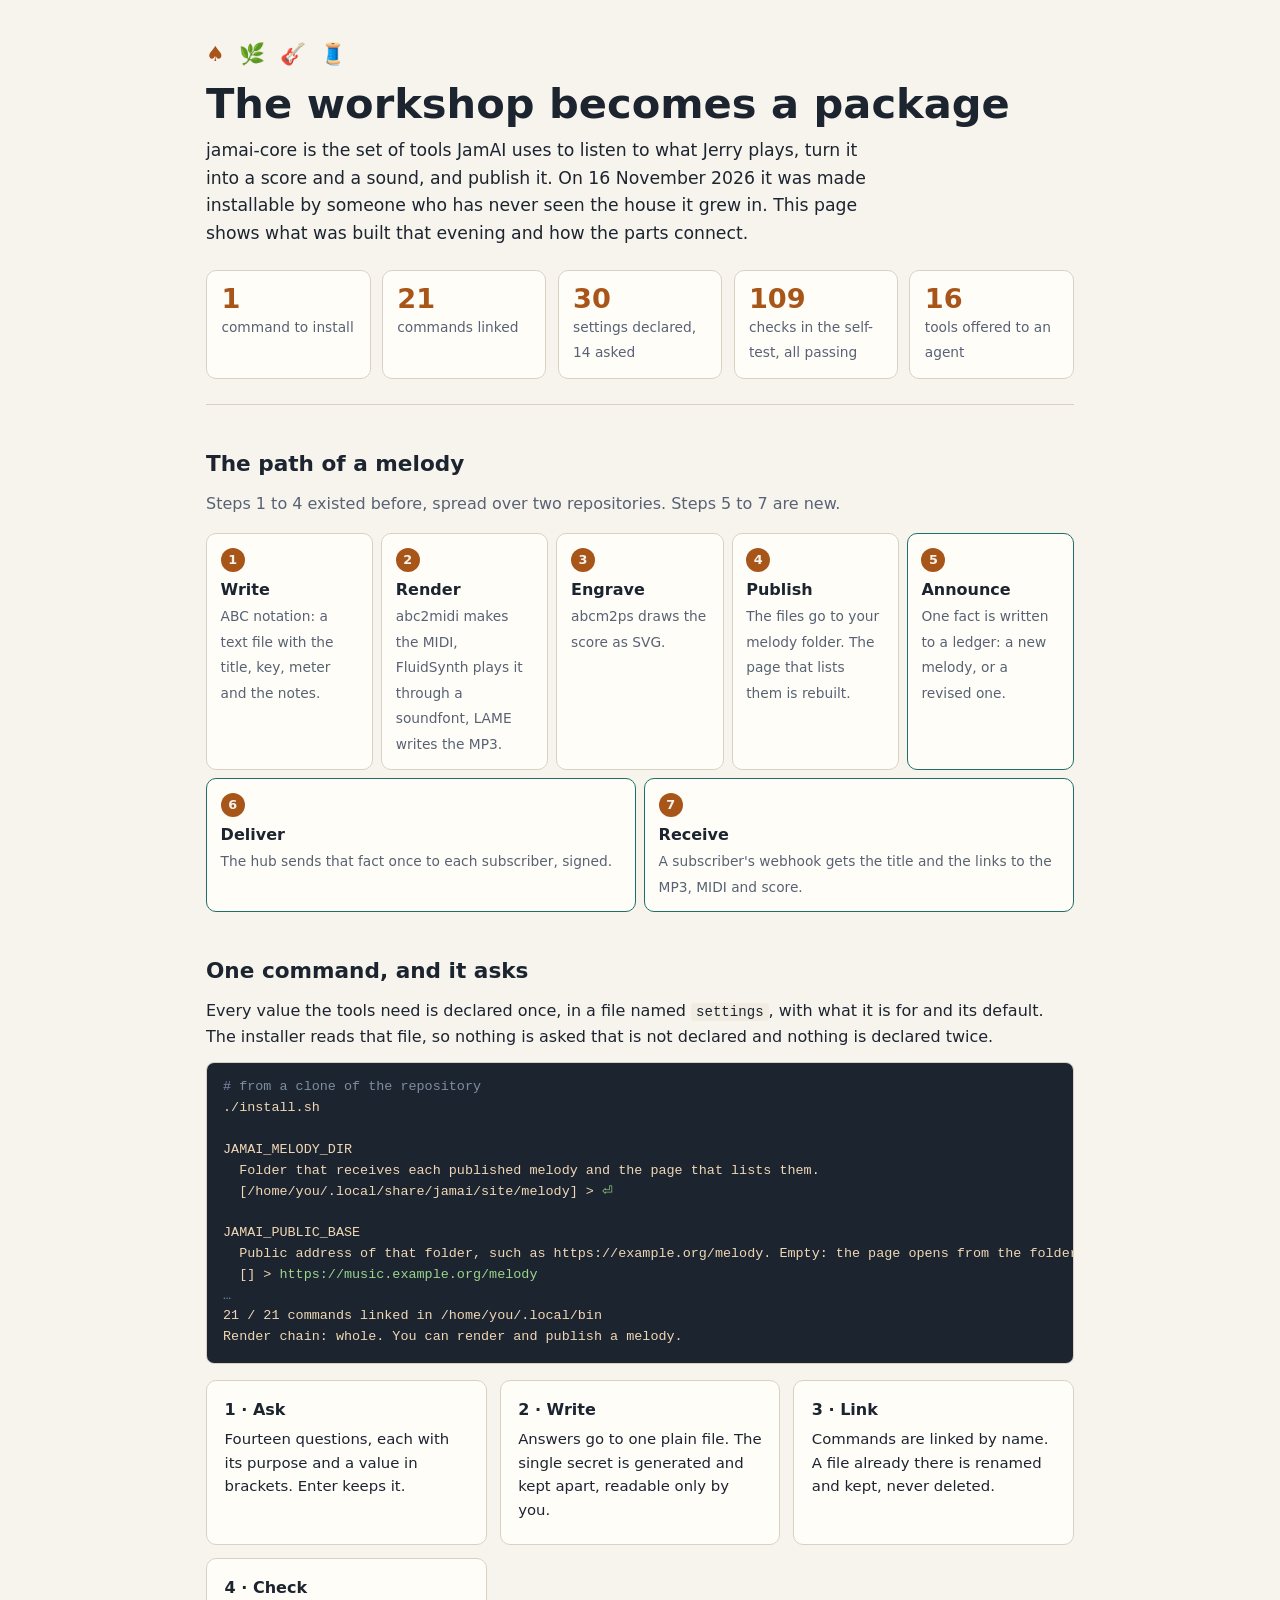
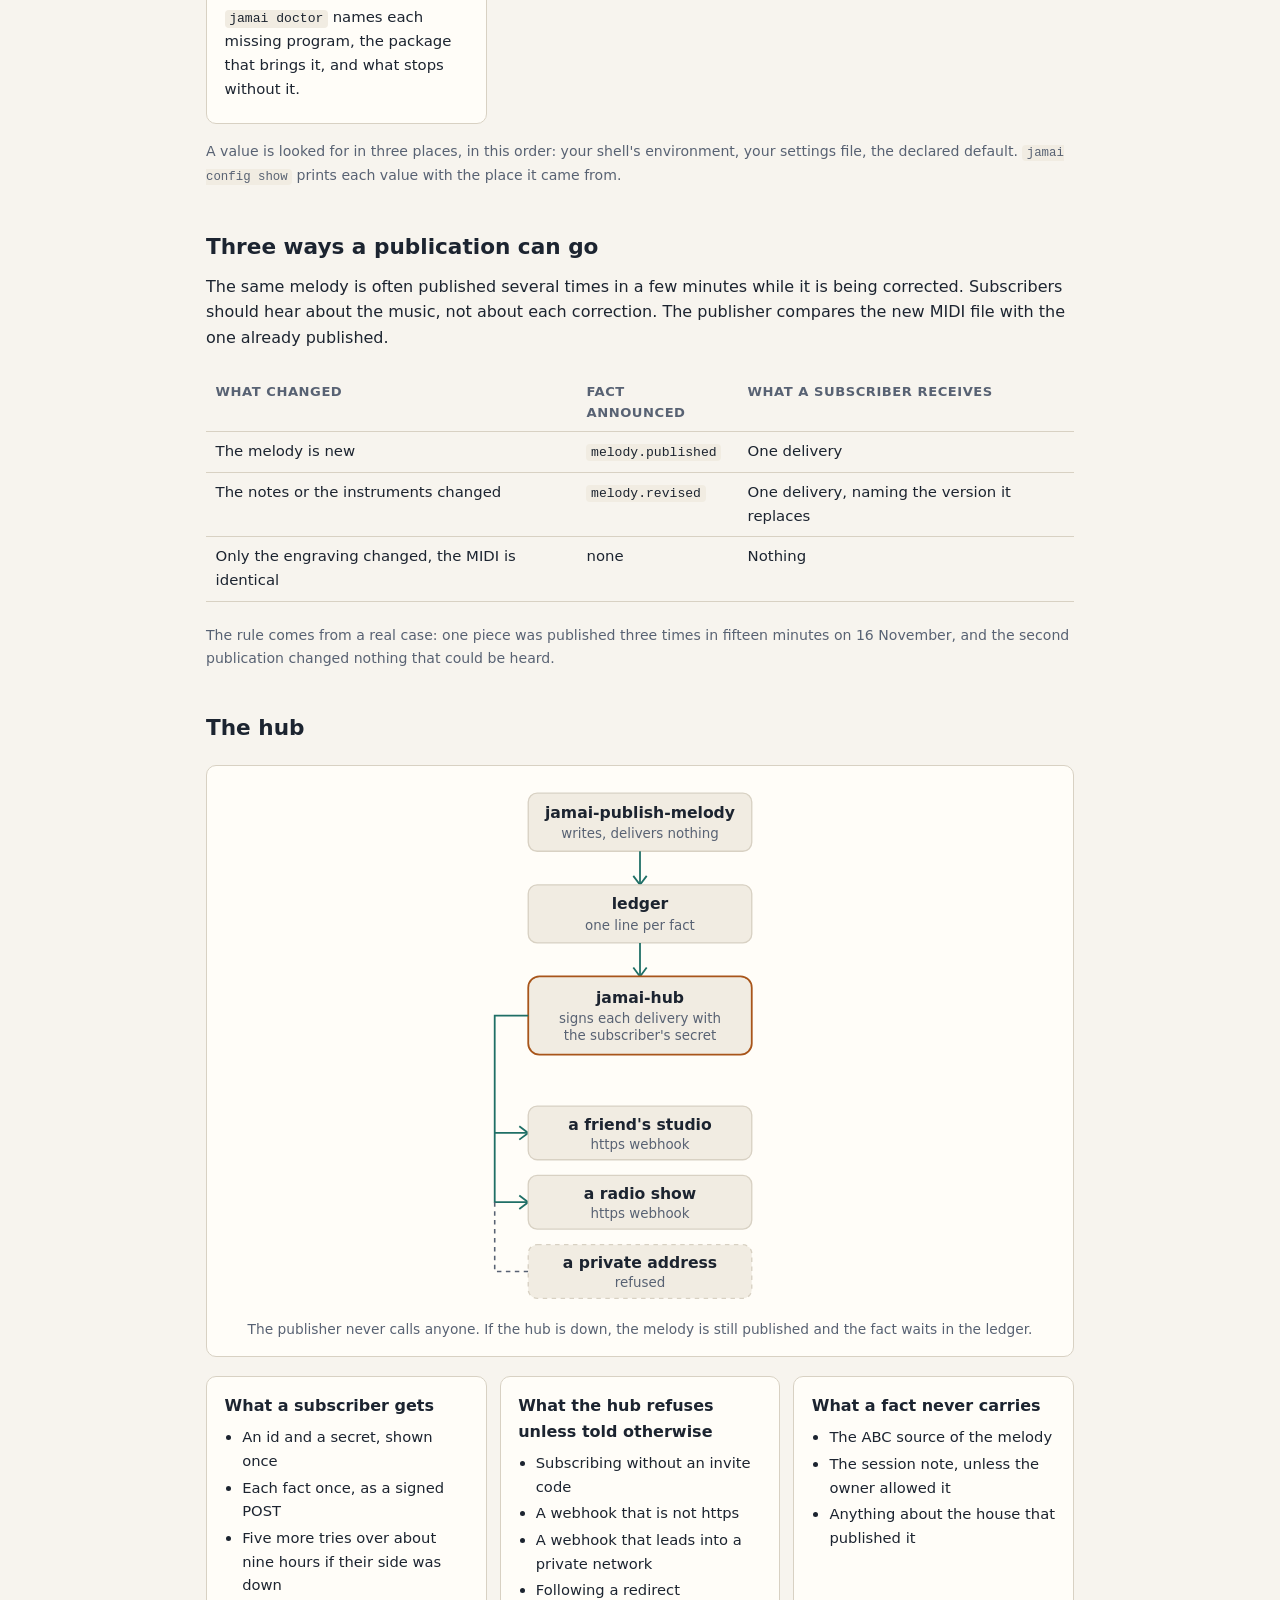
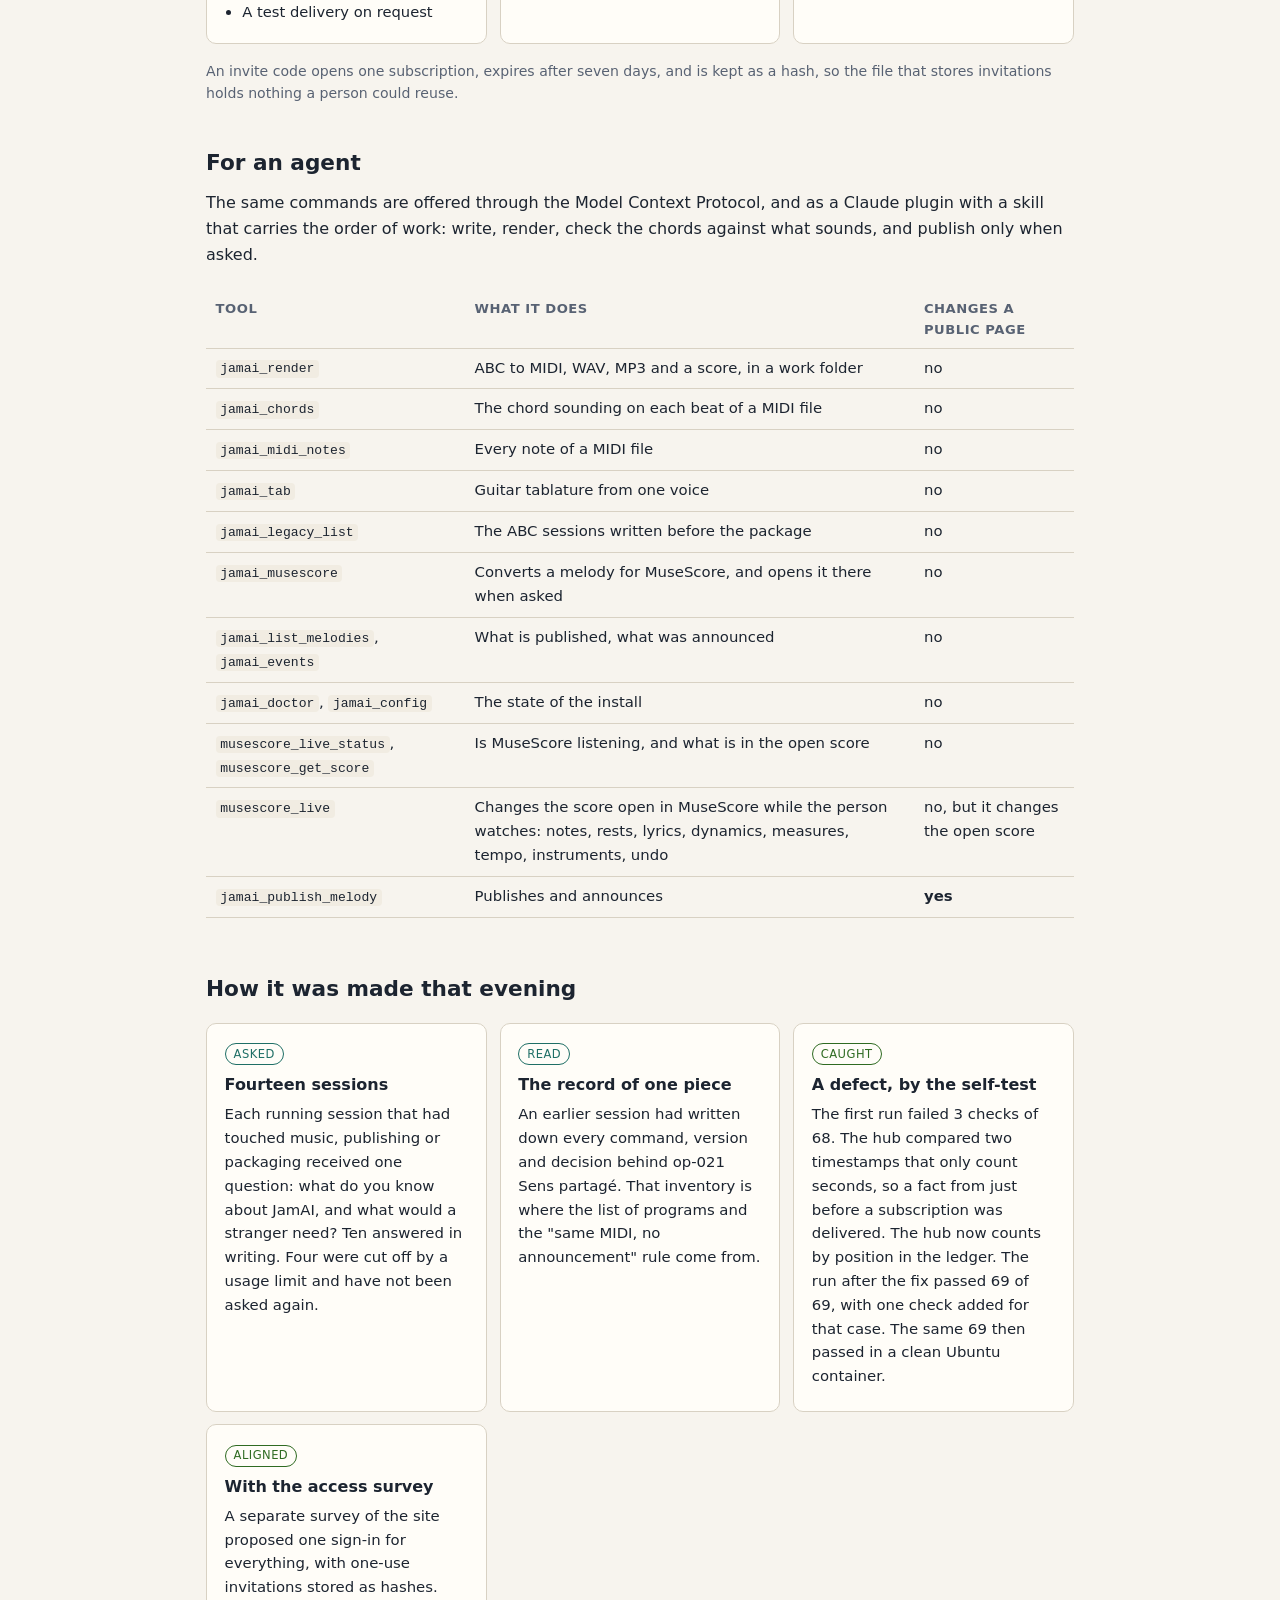
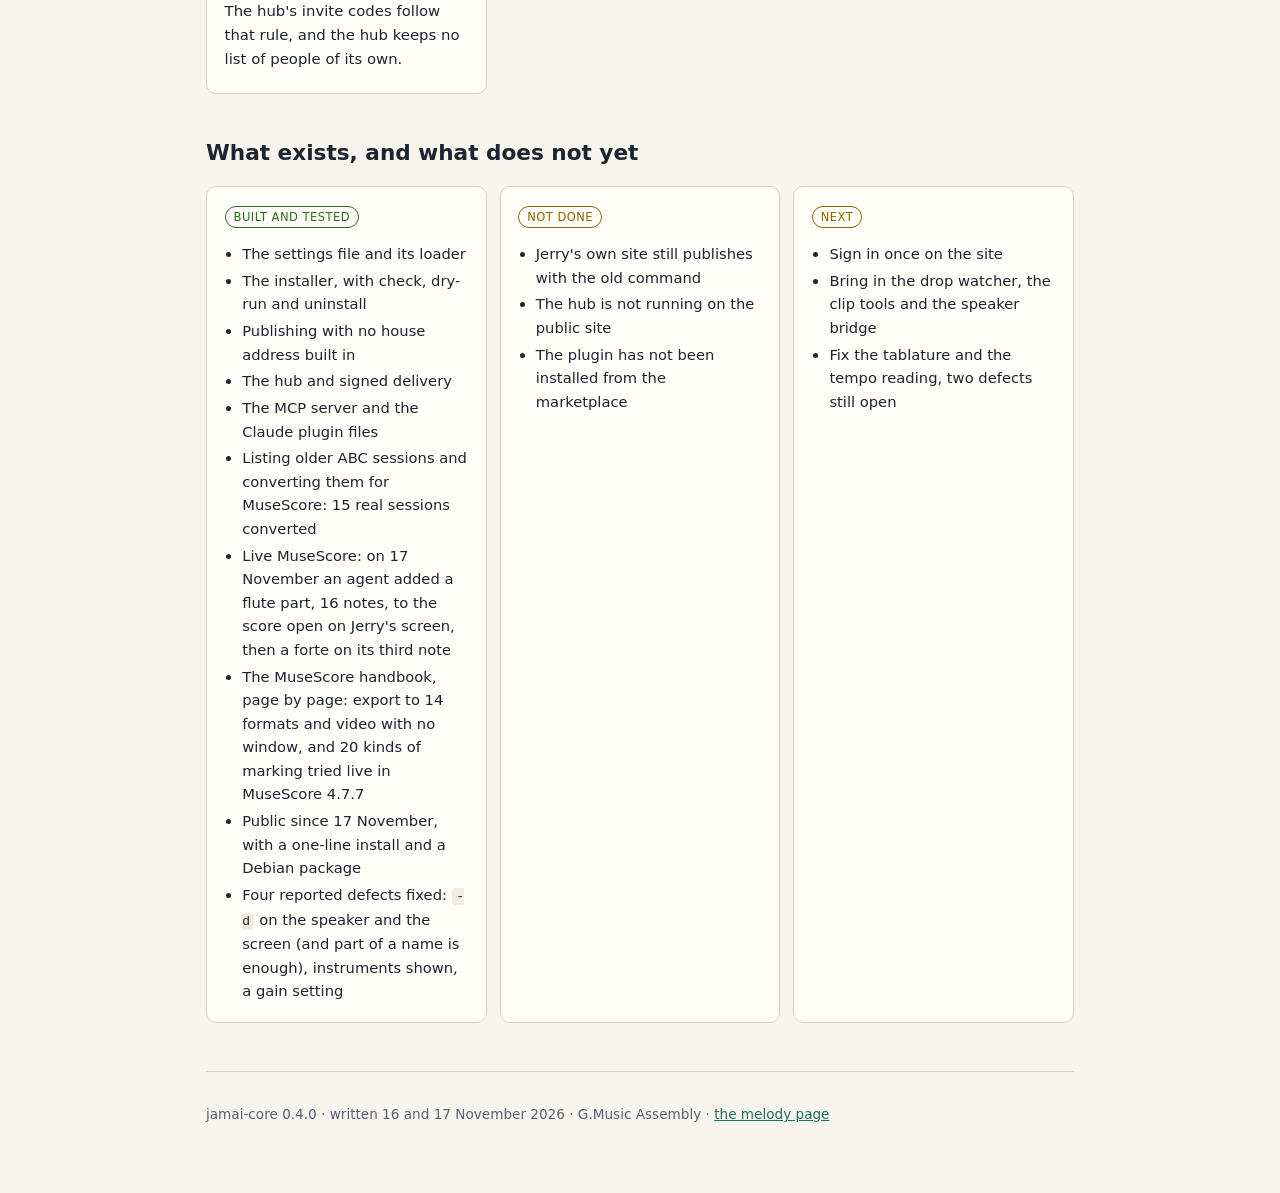
==== commit cbf54715: "[#2] 0.4.0: the MuseScore handbook, reached from creation to publication Export to 14 formats, video" ====
--- a/docs/explainer/index.html
+++ b/docs/explainer/index.html
@@ -88,9 +88,9 @@
   <div class="facts">
     <div class="fact"><b>1</b><span>command to install</span></div>
     <div class="fact"><b>21</b><span>commands linked</span></div>
-    <div class="fact"><b>28</b><span>settings declared, 14 asked</span></div>
-    <div class="fact"><b>103</b><span>checks in the self-test, all passing</span></div>
-    <div class="fact"><b>14</b><span>tools offered to an agent</span></div>
+    <div class="fact"><b>30</b><span>settings declared, 14 asked</span></div>
+    <div class="fact"><b>109</b><span>checks in the self-test, all passing</span></div>
+    <div class="fact"><b>16</b><span>tools offered to an agent</span></div>
   </div>
 </header>
 
@@ -236,6 +236,7 @@
     <li>The MCP server and the Claude plugin files</li>
     <li>Listing older ABC sessions and converting them for MuseScore: 15 real sessions converted</li>
     <li>Live MuseScore: on 17 November an agent added a flute part, 16 notes, to the score open on Jerry's screen, then a forte on its third note</li>
+    <li>The MuseScore handbook, page by page: export to 14 formats and video with no window, and 20 kinds of marking tried live in MuseScore 4.7.7</li>
     <li>Public since 17 November, with a one-line install and a Debian package</li>
     <li>Four reported defects fixed: <code>-d</code> on the speaker and the screen (and part of a name is enough), instruments shown, a gain setting</li></ul></div>
   <div class="card"><span class="tag next">not done</span>
@@ -247,7 +248,7 @@
 </div>
 
 <footer>
-  <p>jamai-core 0.3.1 · written 16 and 17 November 2026 · G.Music Assembly · <a href="../">the melody page</a></p>
+  <p>jamai-core 0.4.0 · written 16 and 17 November 2026 · G.Music Assembly · <a href="../">the melody page</a></p>
 </footer>
 </div>
 </body>
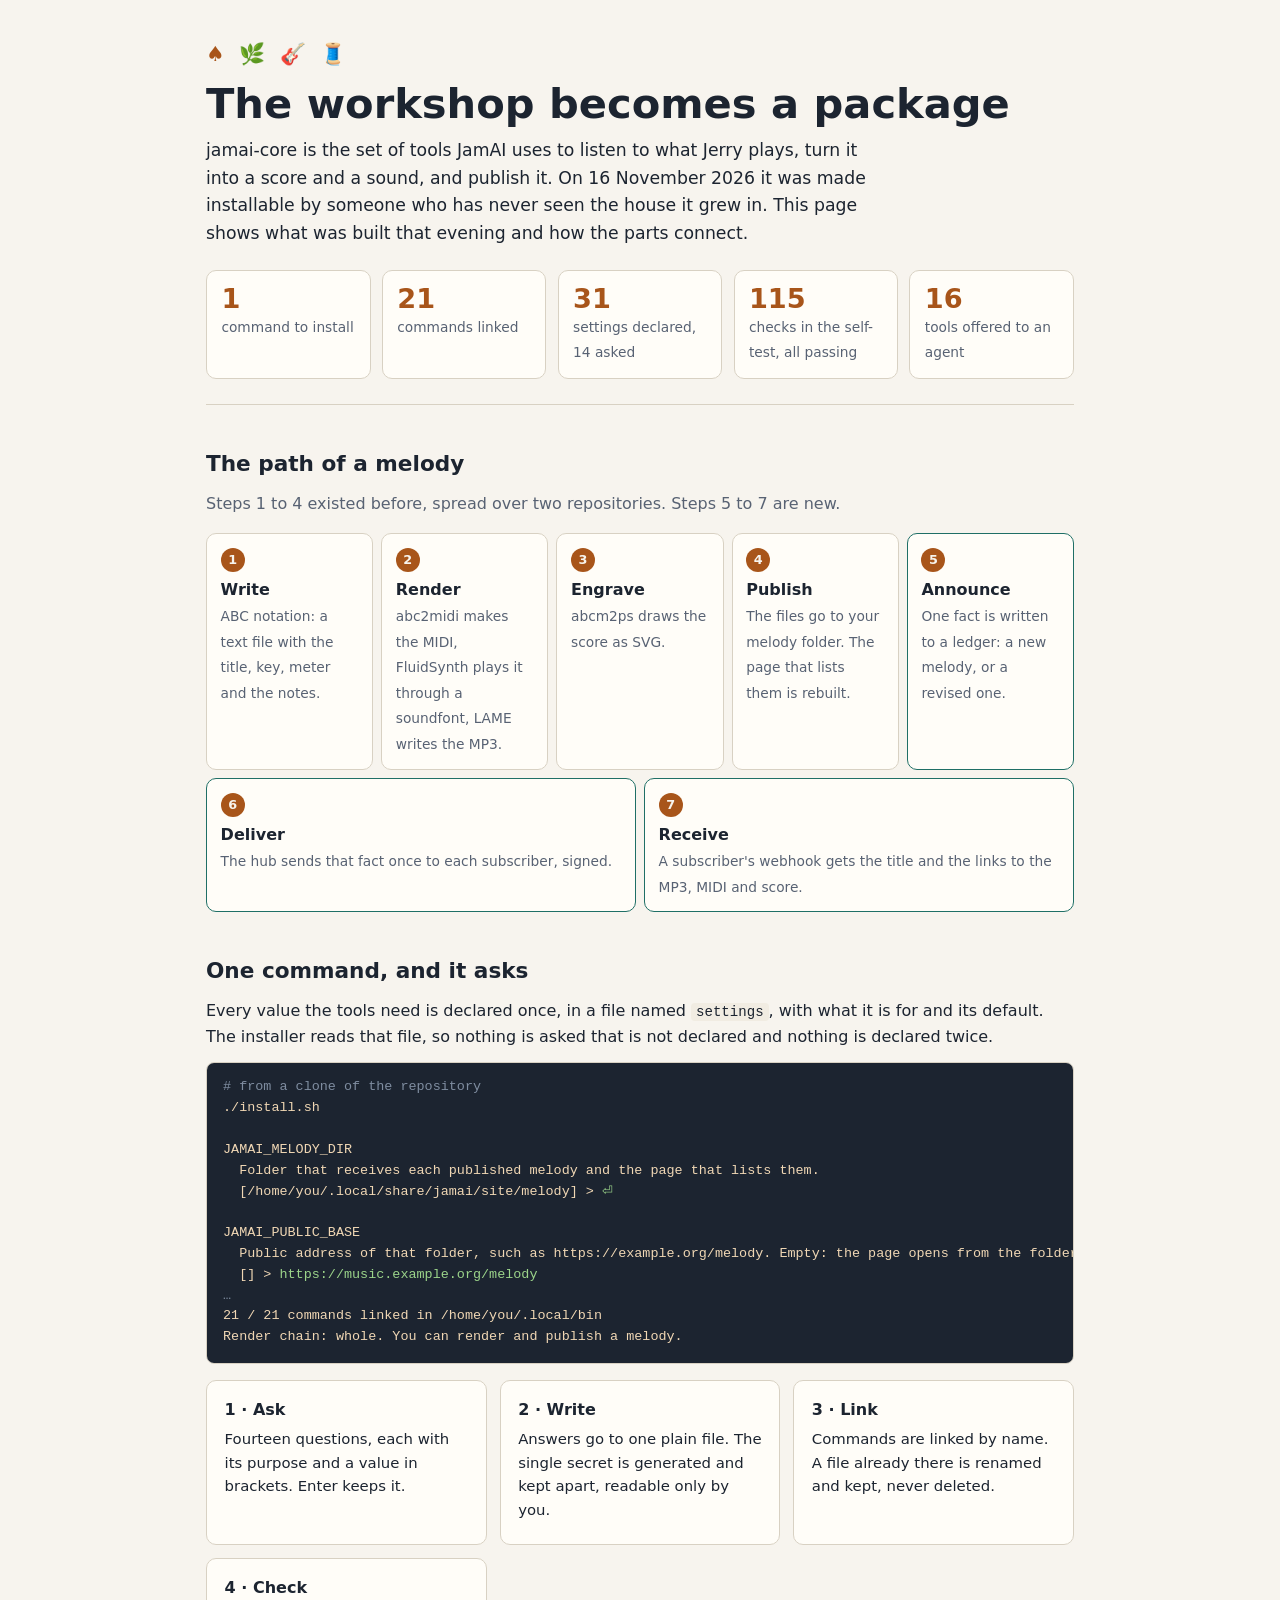
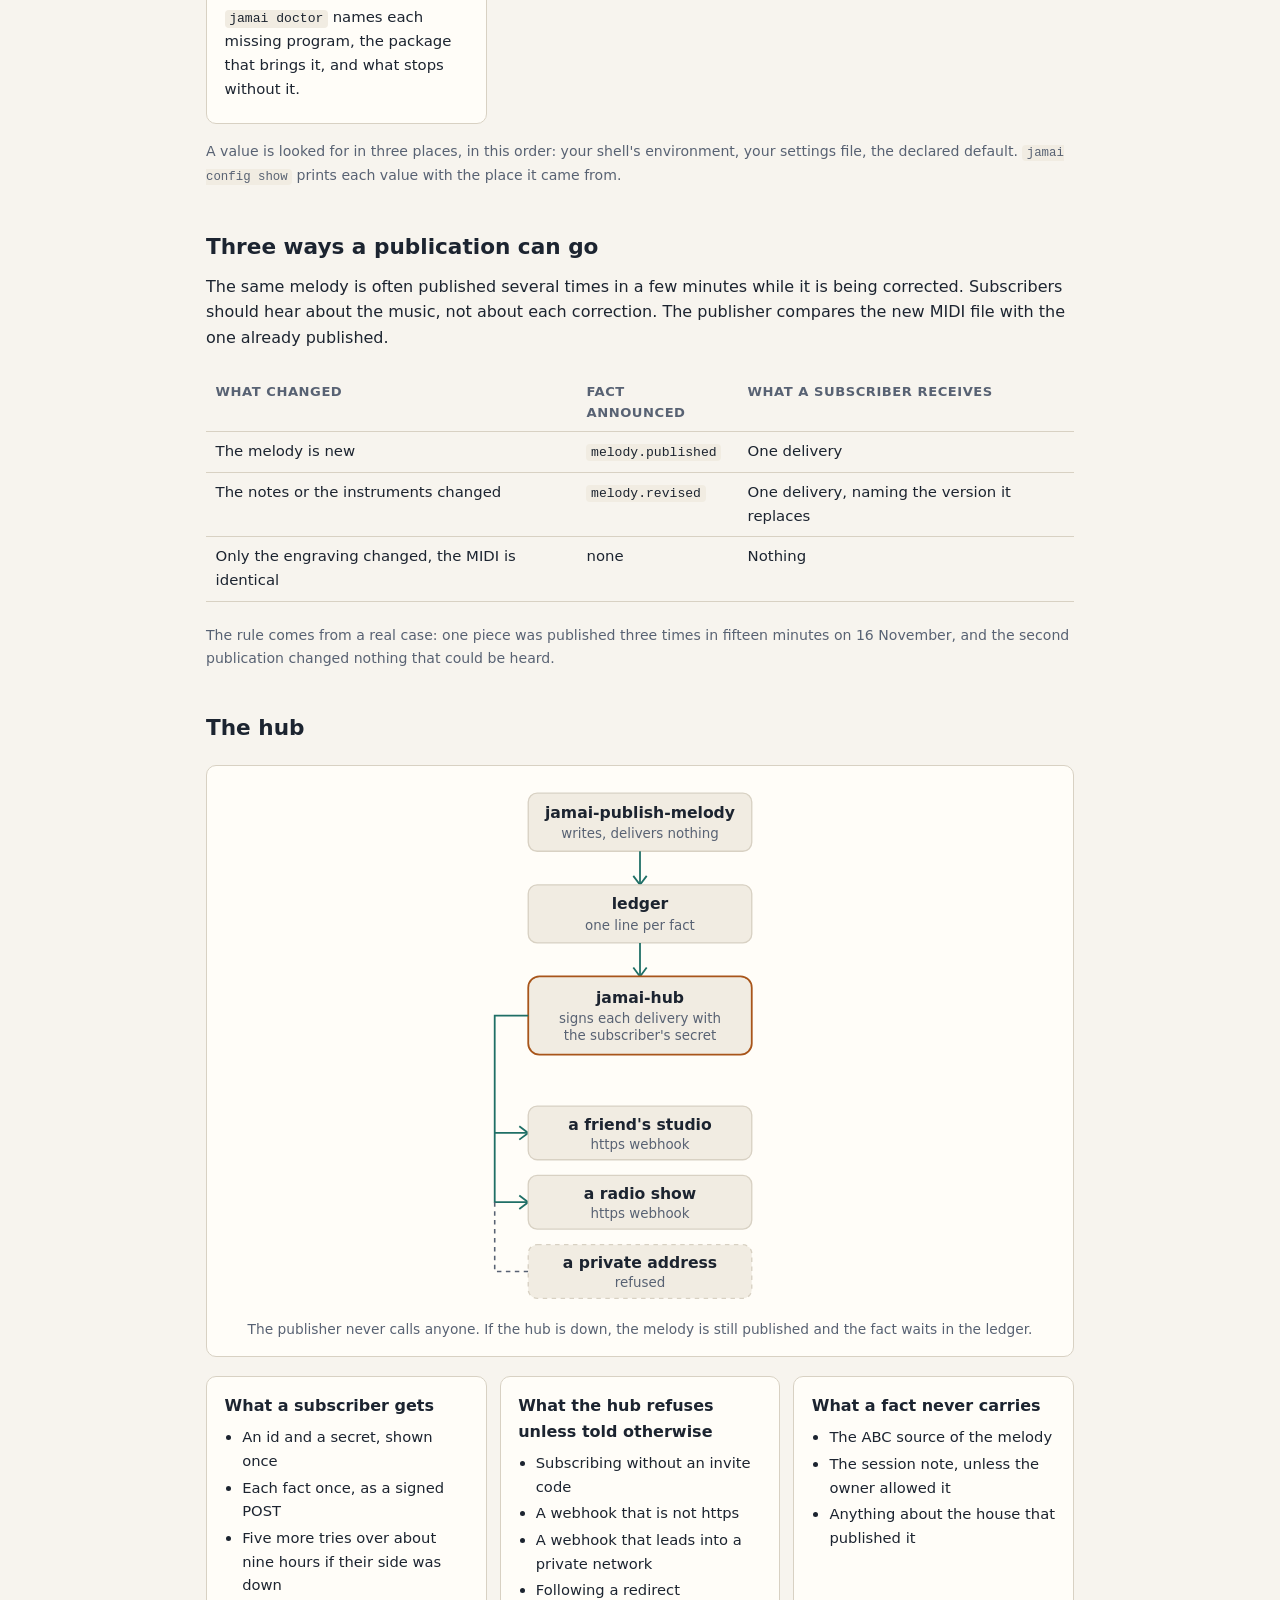
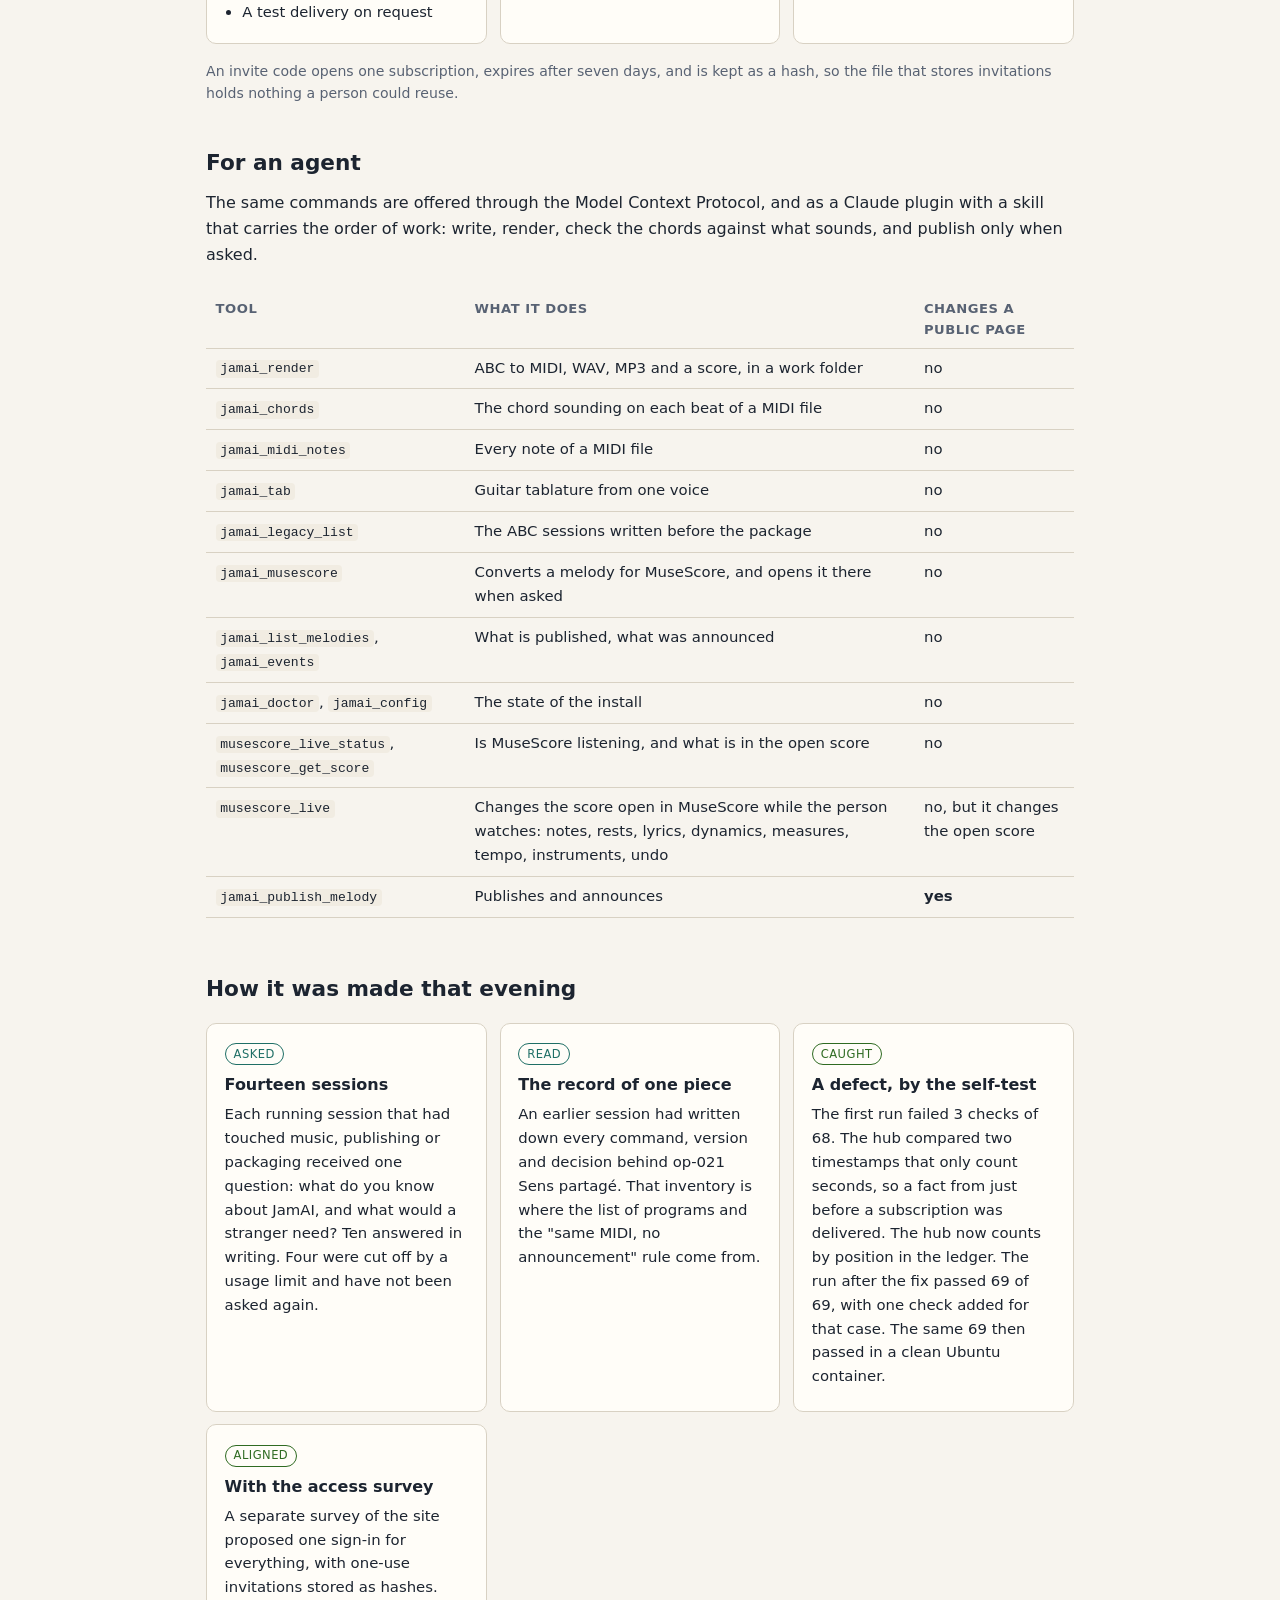
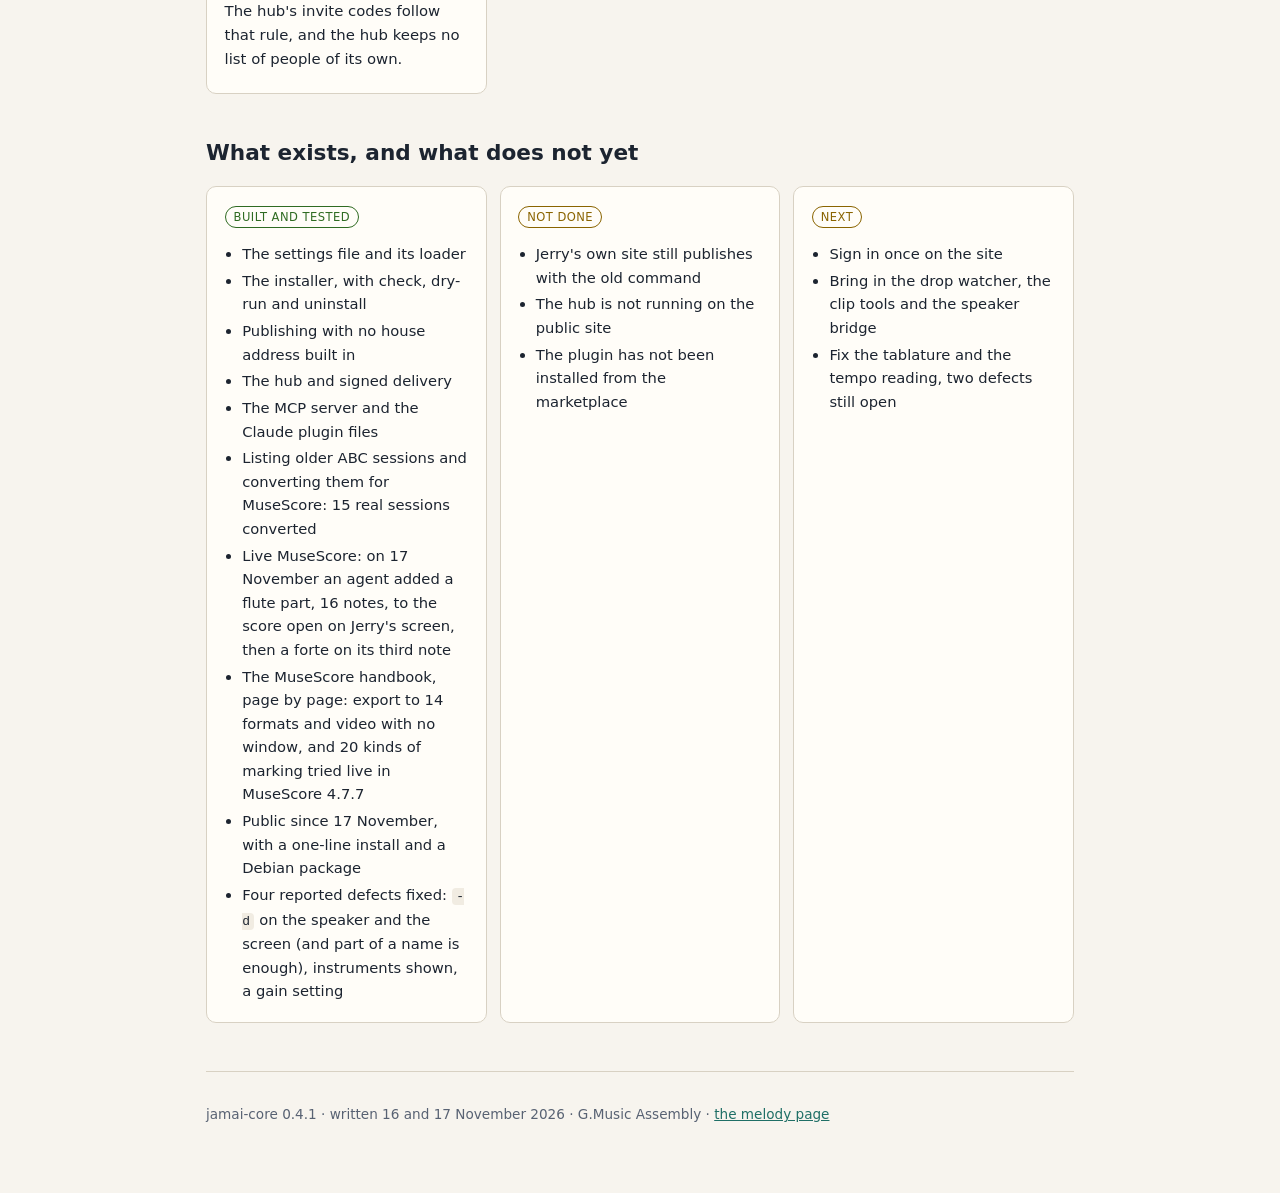
==== commit 2f4219a5: "[#2] 0.4.1: MuseScore installed and updated by the package, the activation guide, the vision" ====
--- a/docs/explainer/index.html
+++ b/docs/explainer/index.html
@@ -88,8 +88,8 @@
   <div class="facts">
     <div class="fact"><b>1</b><span>command to install</span></div>
     <div class="fact"><b>21</b><span>commands linked</span></div>
-    <div class="fact"><b>30</b><span>settings declared, 14 asked</span></div>
-    <div class="fact"><b>109</b><span>checks in the self-test, all passing</span></div>
+    <div class="fact"><b>31</b><span>settings declared, 14 asked</span></div>
+    <div class="fact"><b>115</b><span>checks in the self-test, all passing</span></div>
     <div class="fact"><b>16</b><span>tools offered to an agent</span></div>
   </div>
 </header>
@@ -248,7 +248,7 @@
 </div>
 
 <footer>
-  <p>jamai-core 0.4.0 · written 16 and 17 November 2026 · G.Music Assembly · <a href="../">the melody page</a></p>
+  <p>jamai-core 0.4.1 · written 16 and 17 November 2026 · G.Music Assembly · <a href="../">the melody page</a></p>
 </footer>
 </div>
 </body>
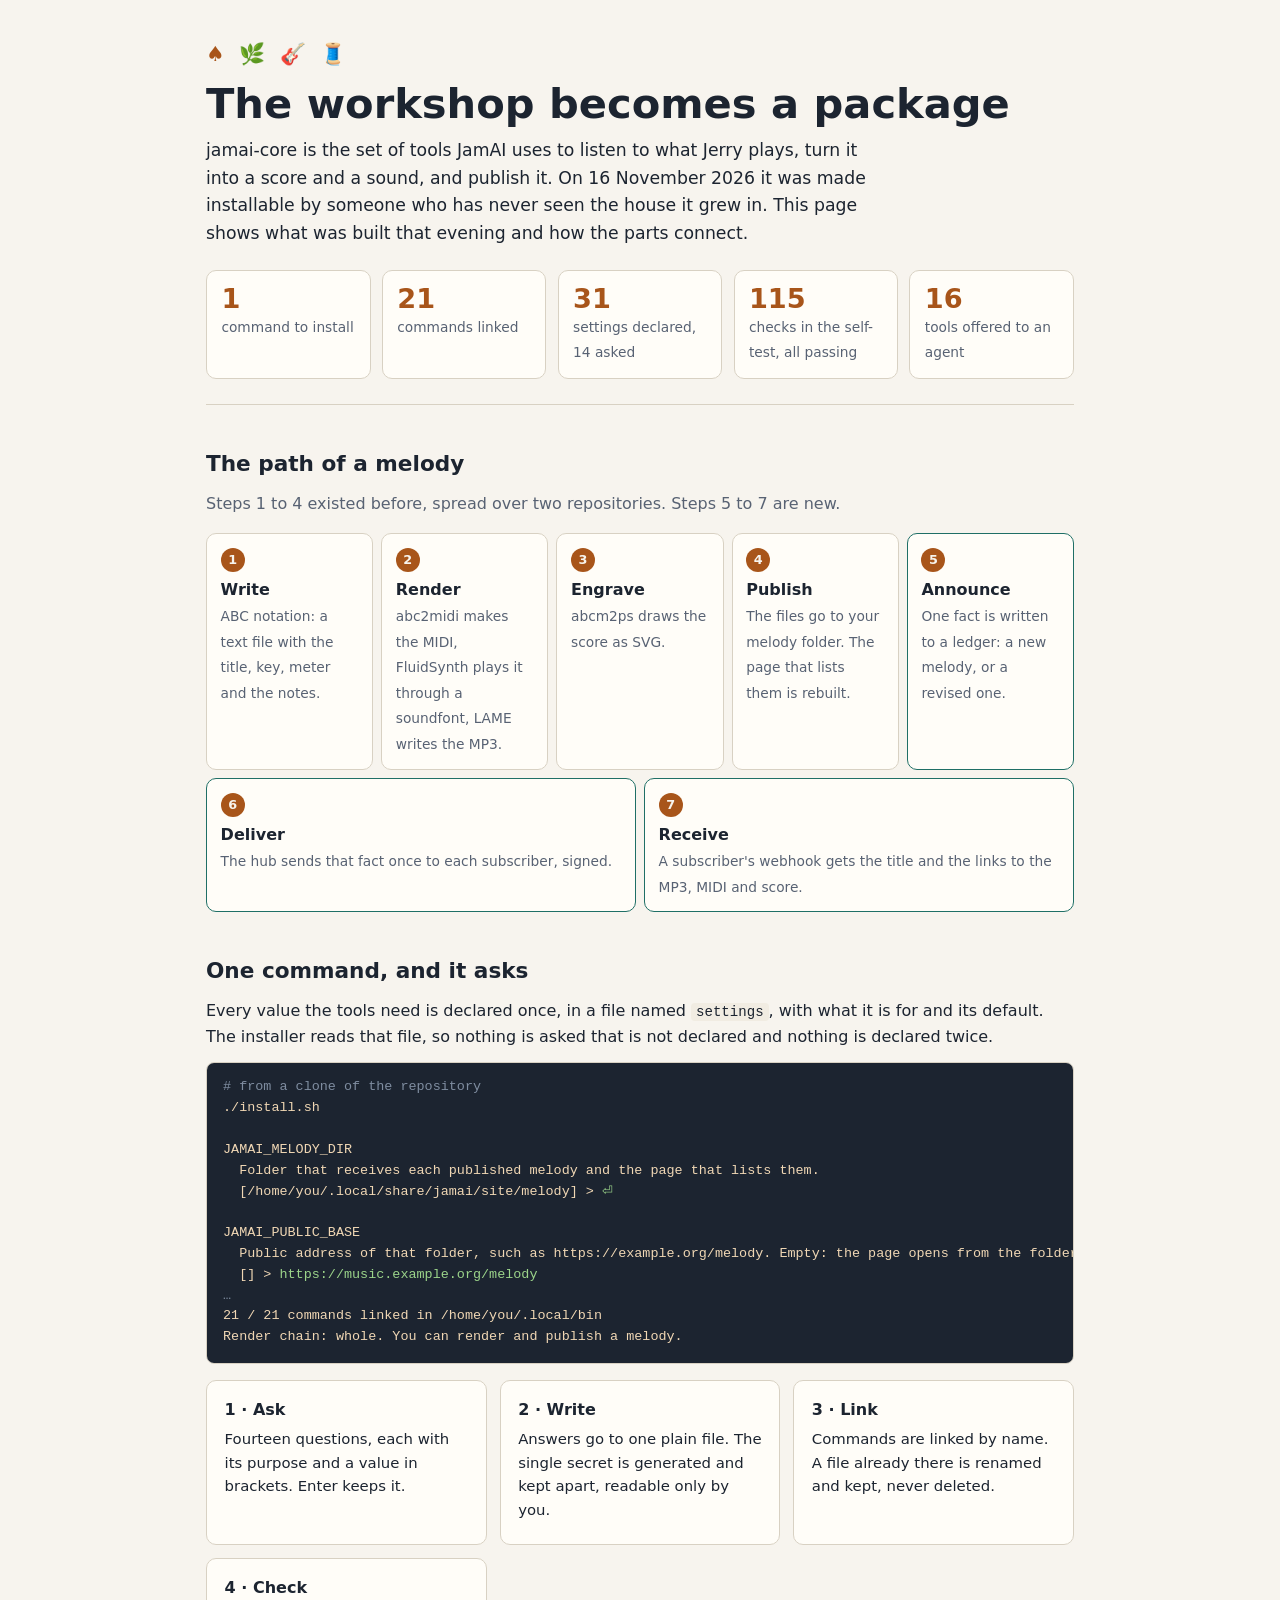
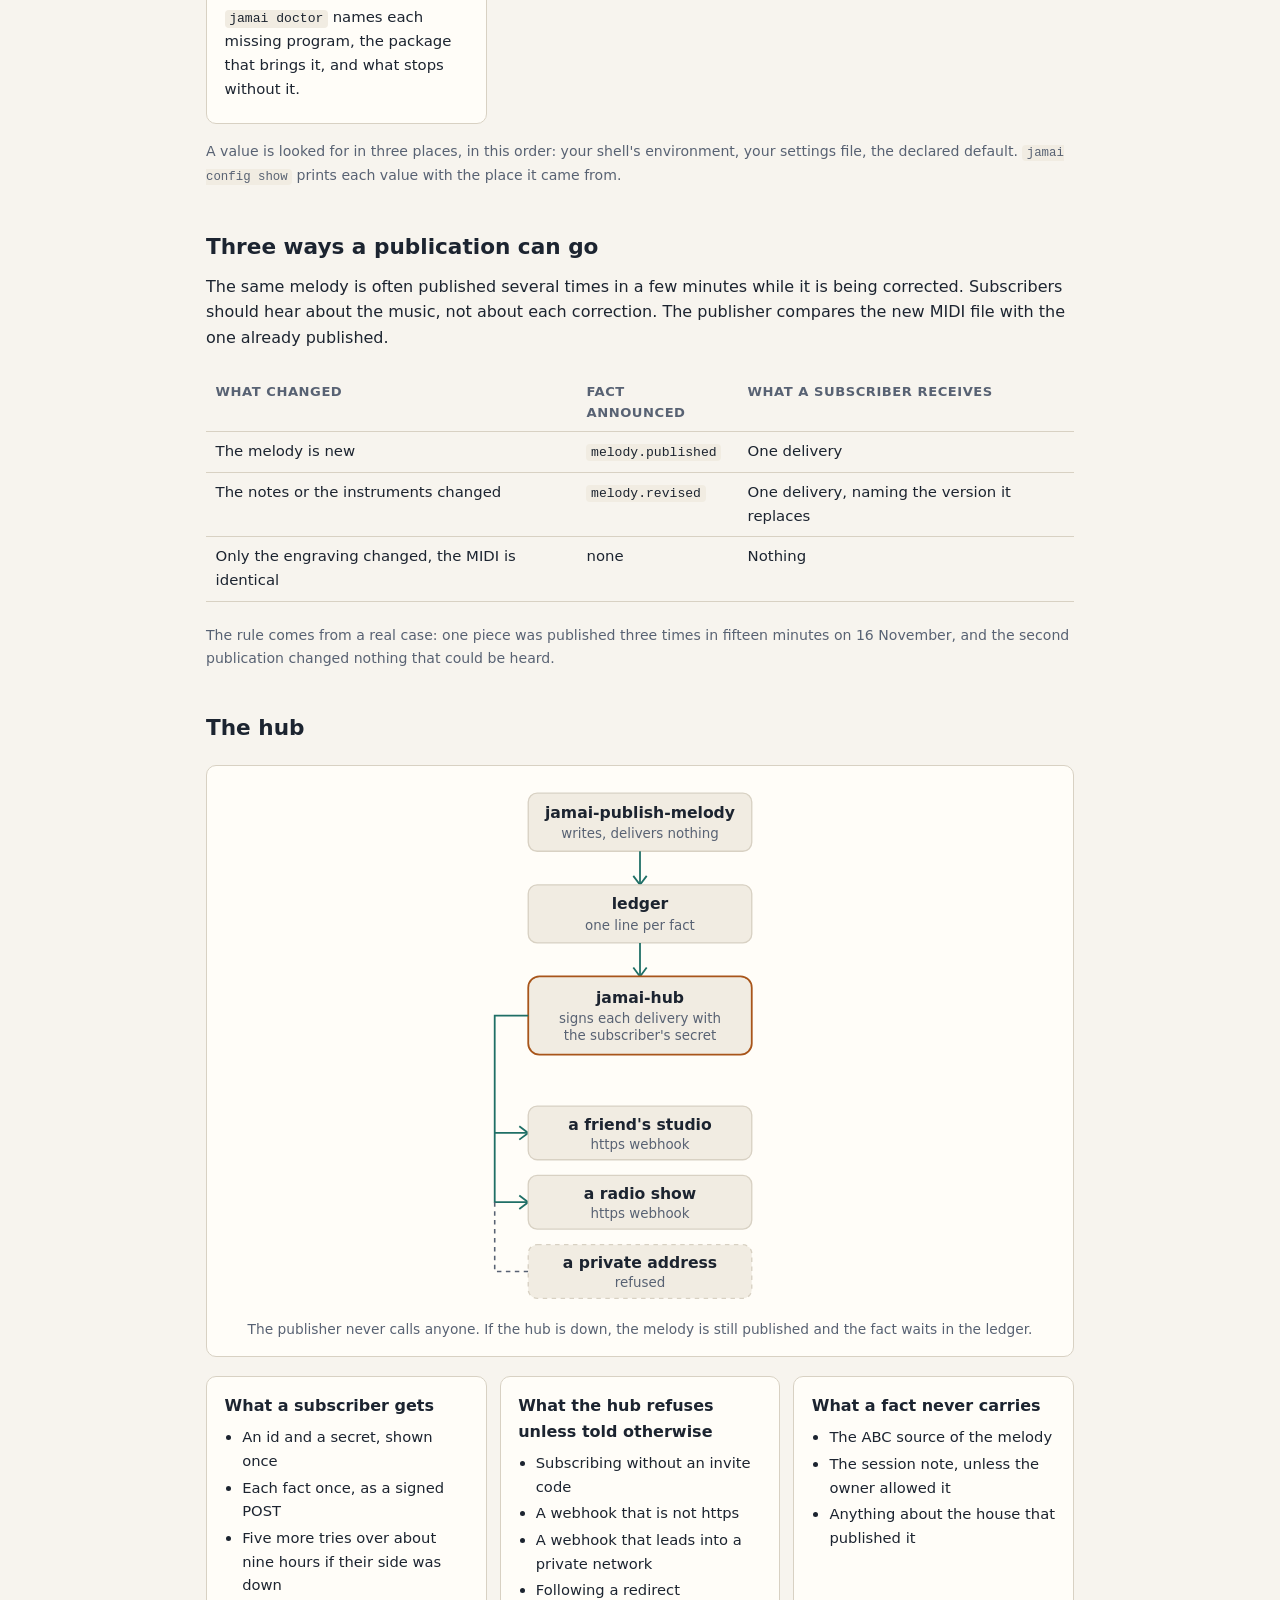
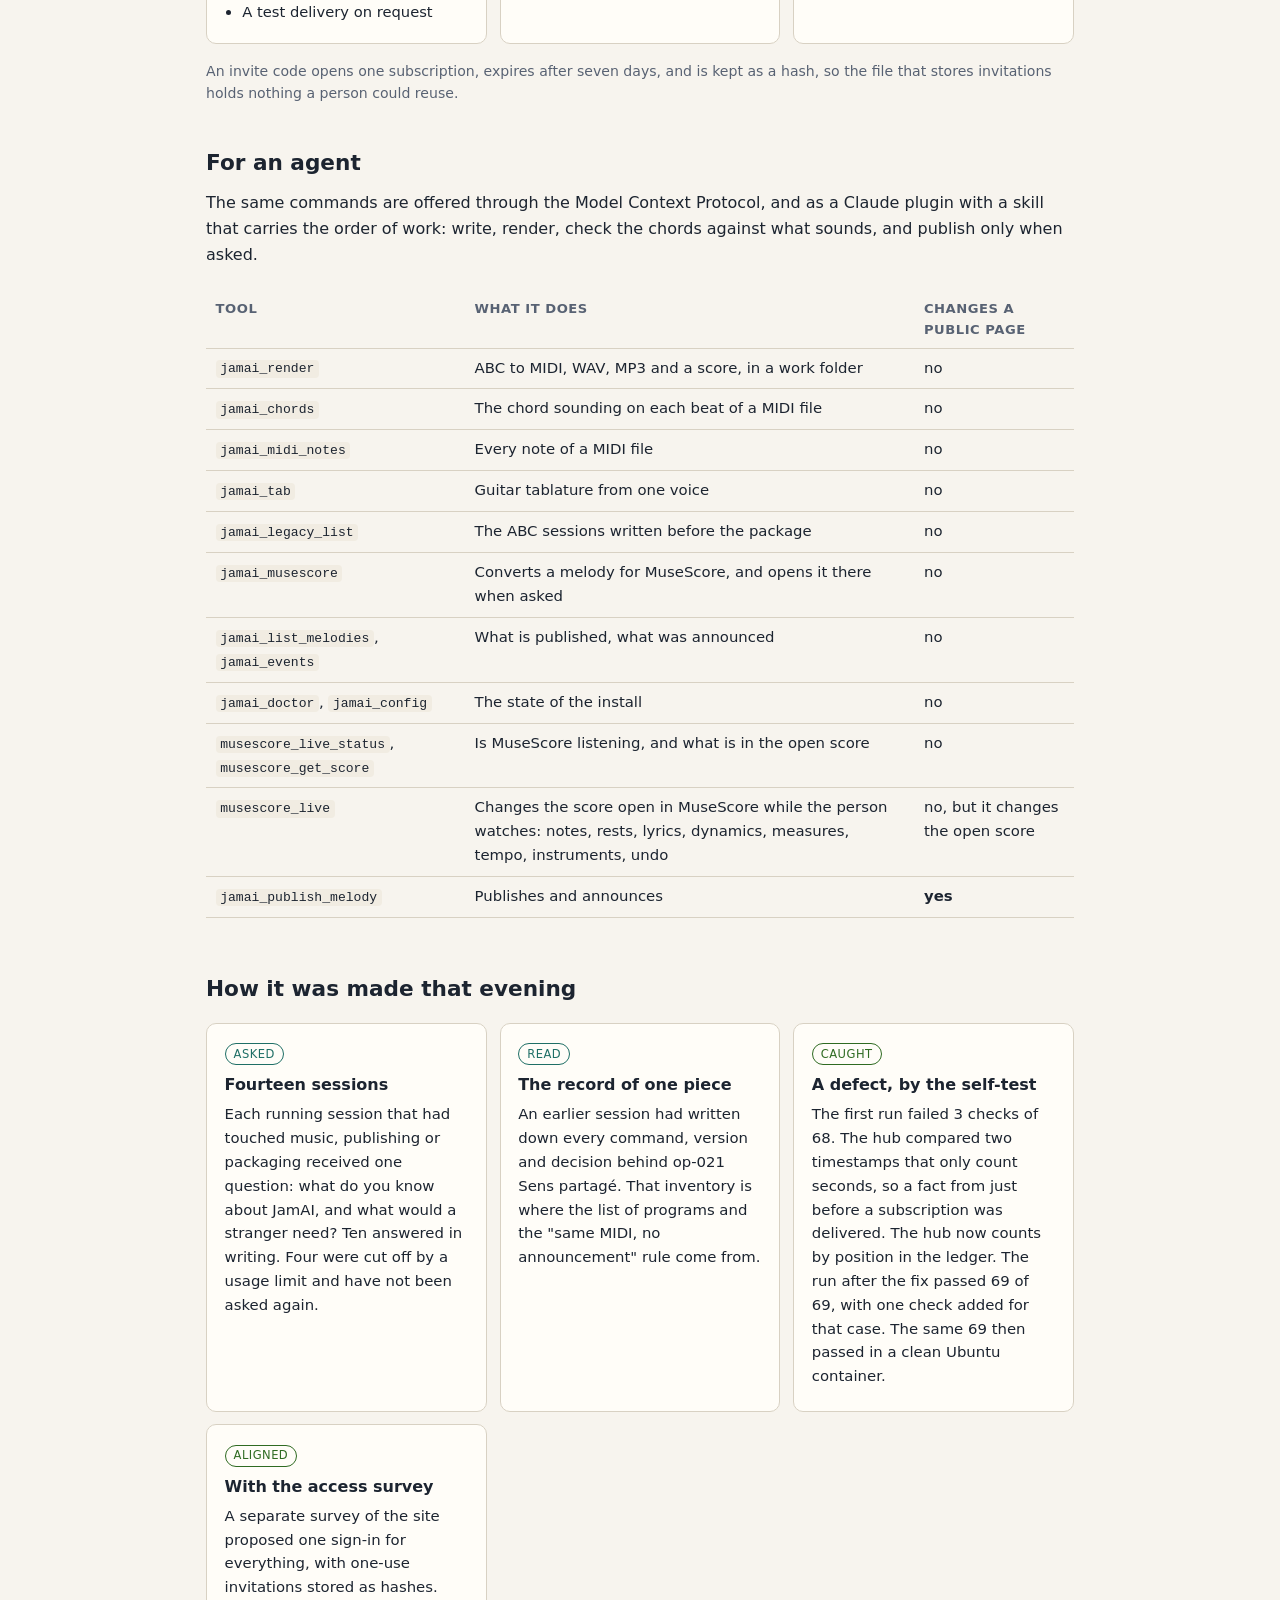
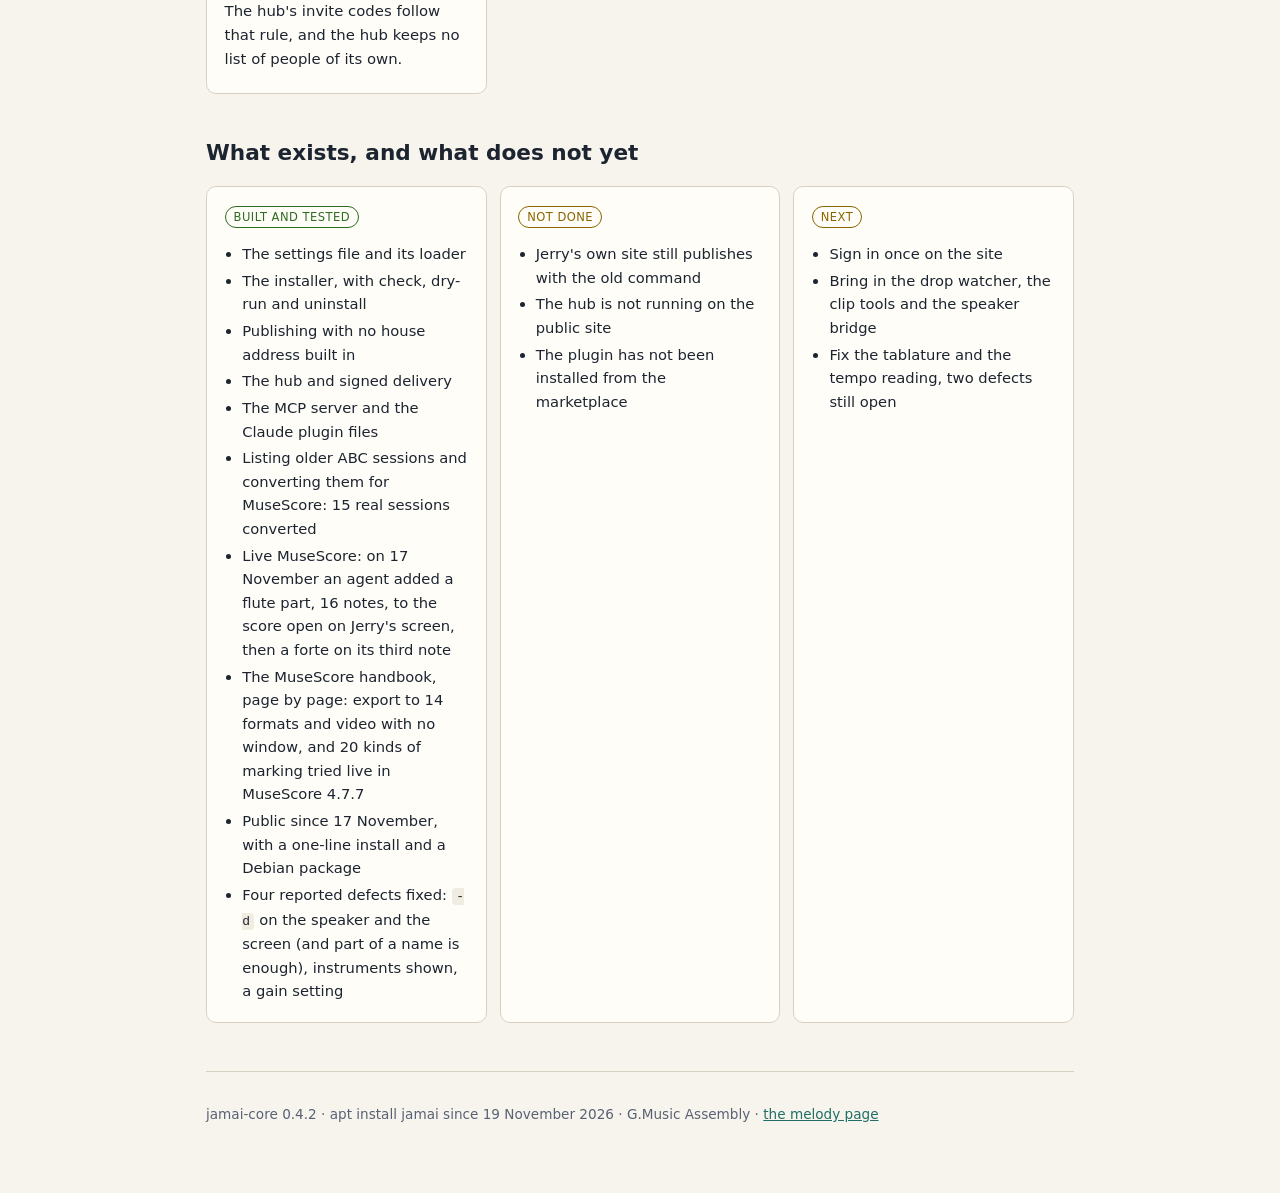
==== commit 406471d9: "[#5] 0.4.2: apt install jamai, first in the README" ====
--- a/docs/explainer/index.html
+++ b/docs/explainer/index.html
@@ -248,7 +248,7 @@
 </div>
 
 <footer>
-  <p>jamai-core 0.4.1 · written 16 and 17 November 2026 · G.Music Assembly · <a href="../">the melody page</a></p>
+  <p>jamai-core 0.4.2 · apt install jamai since 19 November 2026 · G.Music Assembly · <a href="../">the melody page</a></p>
 </footer>
 </div>
 </body>
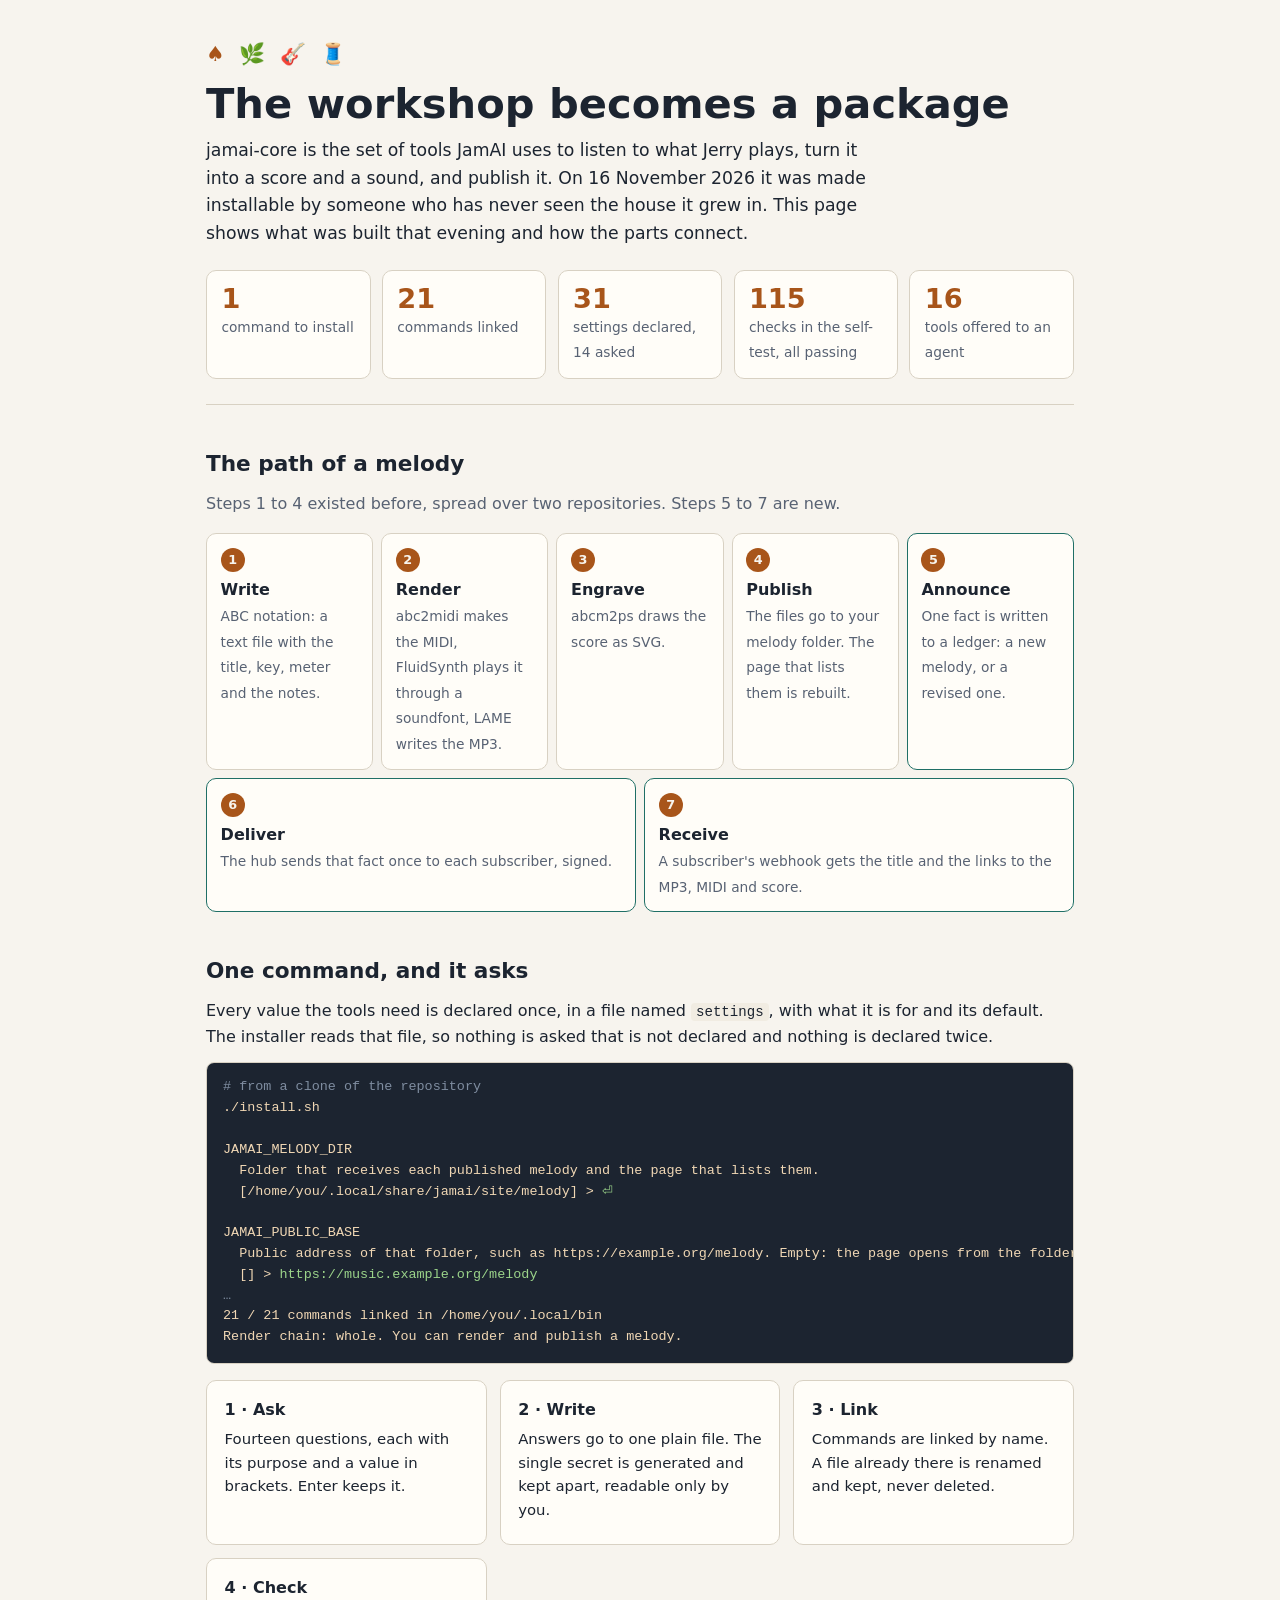
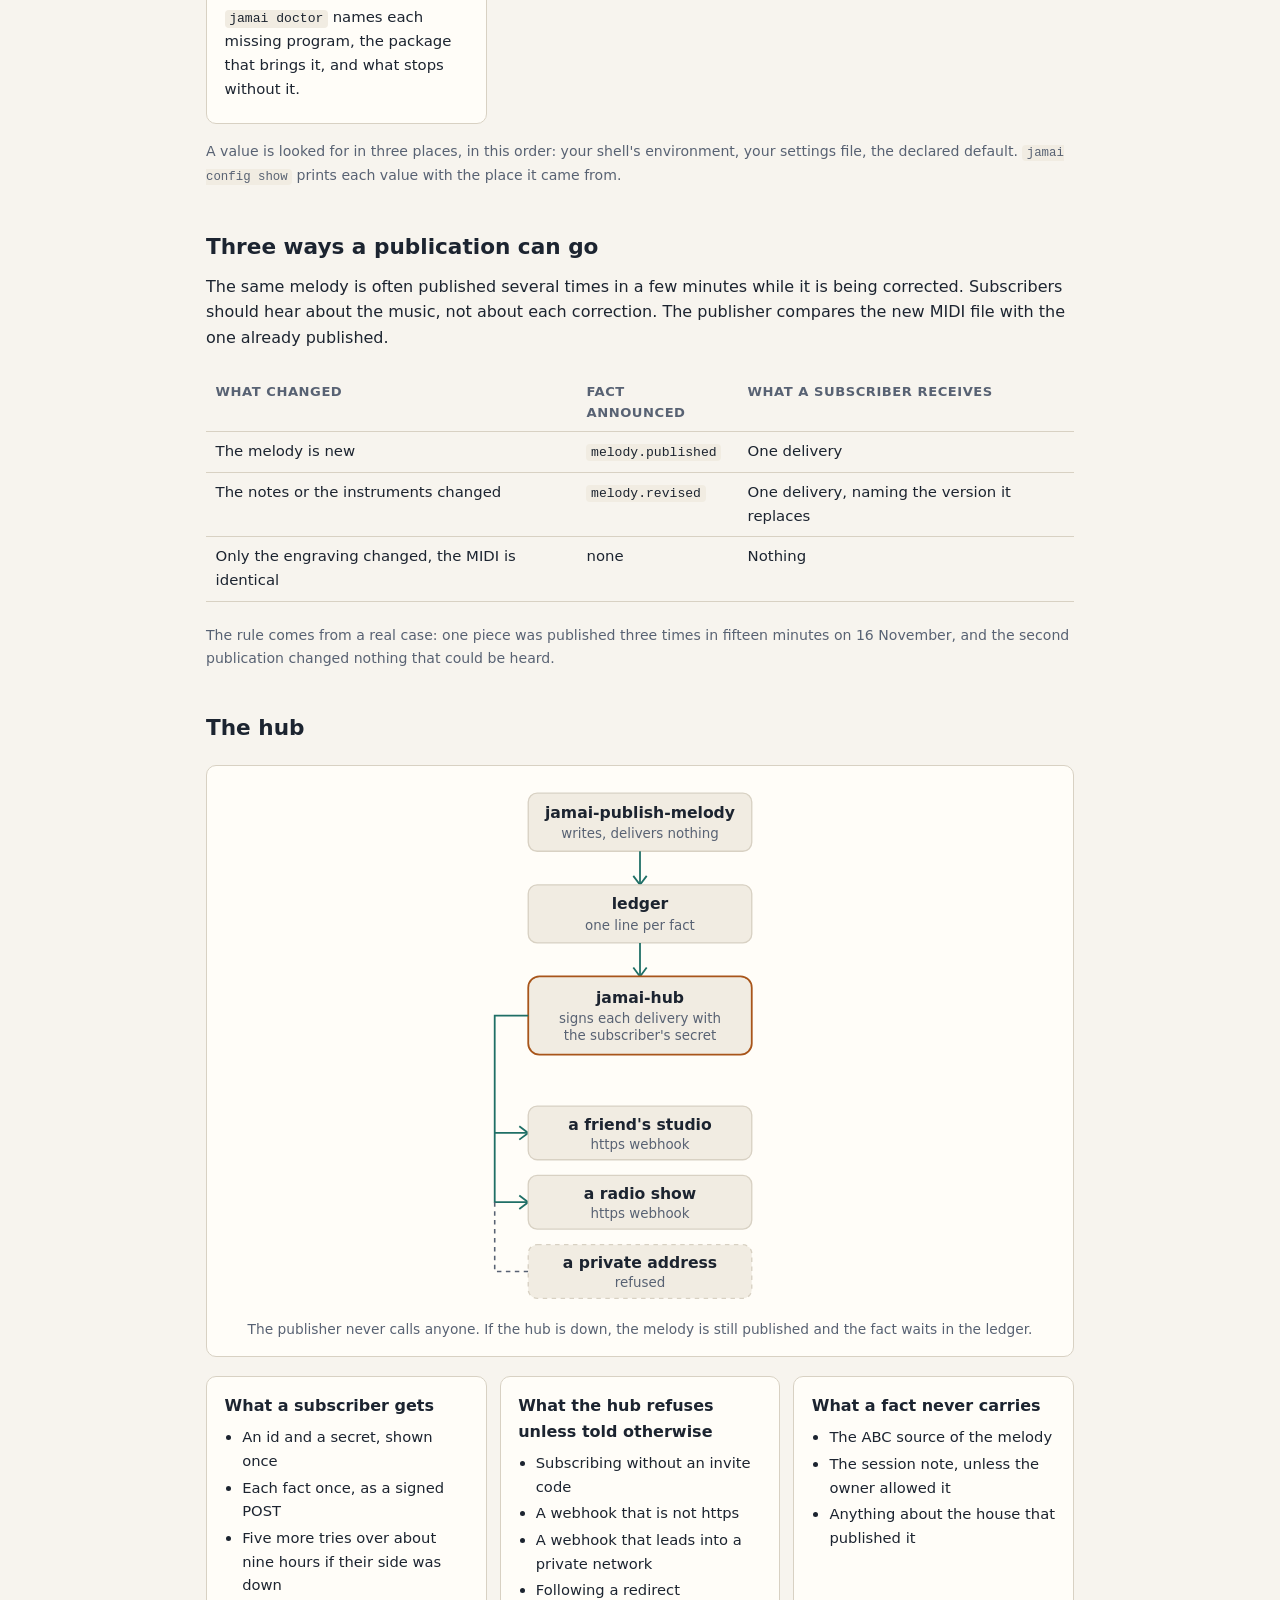
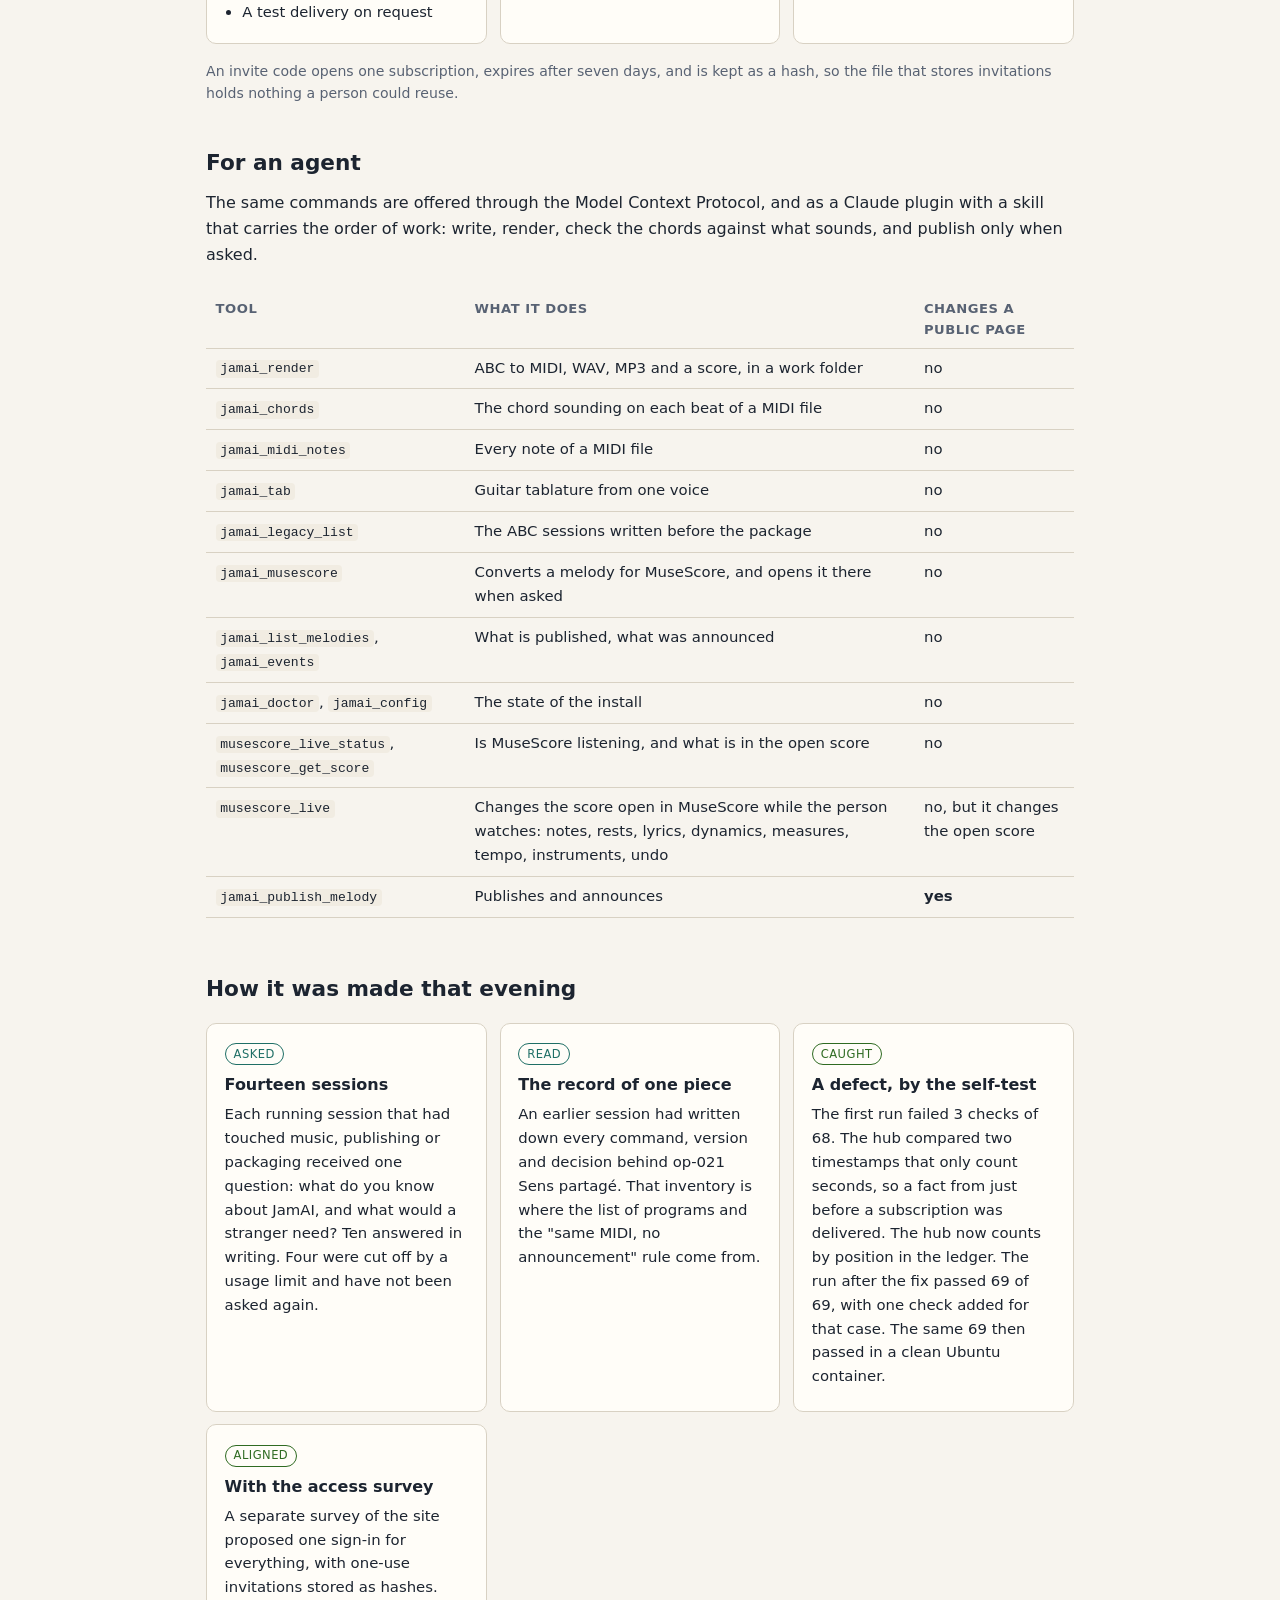
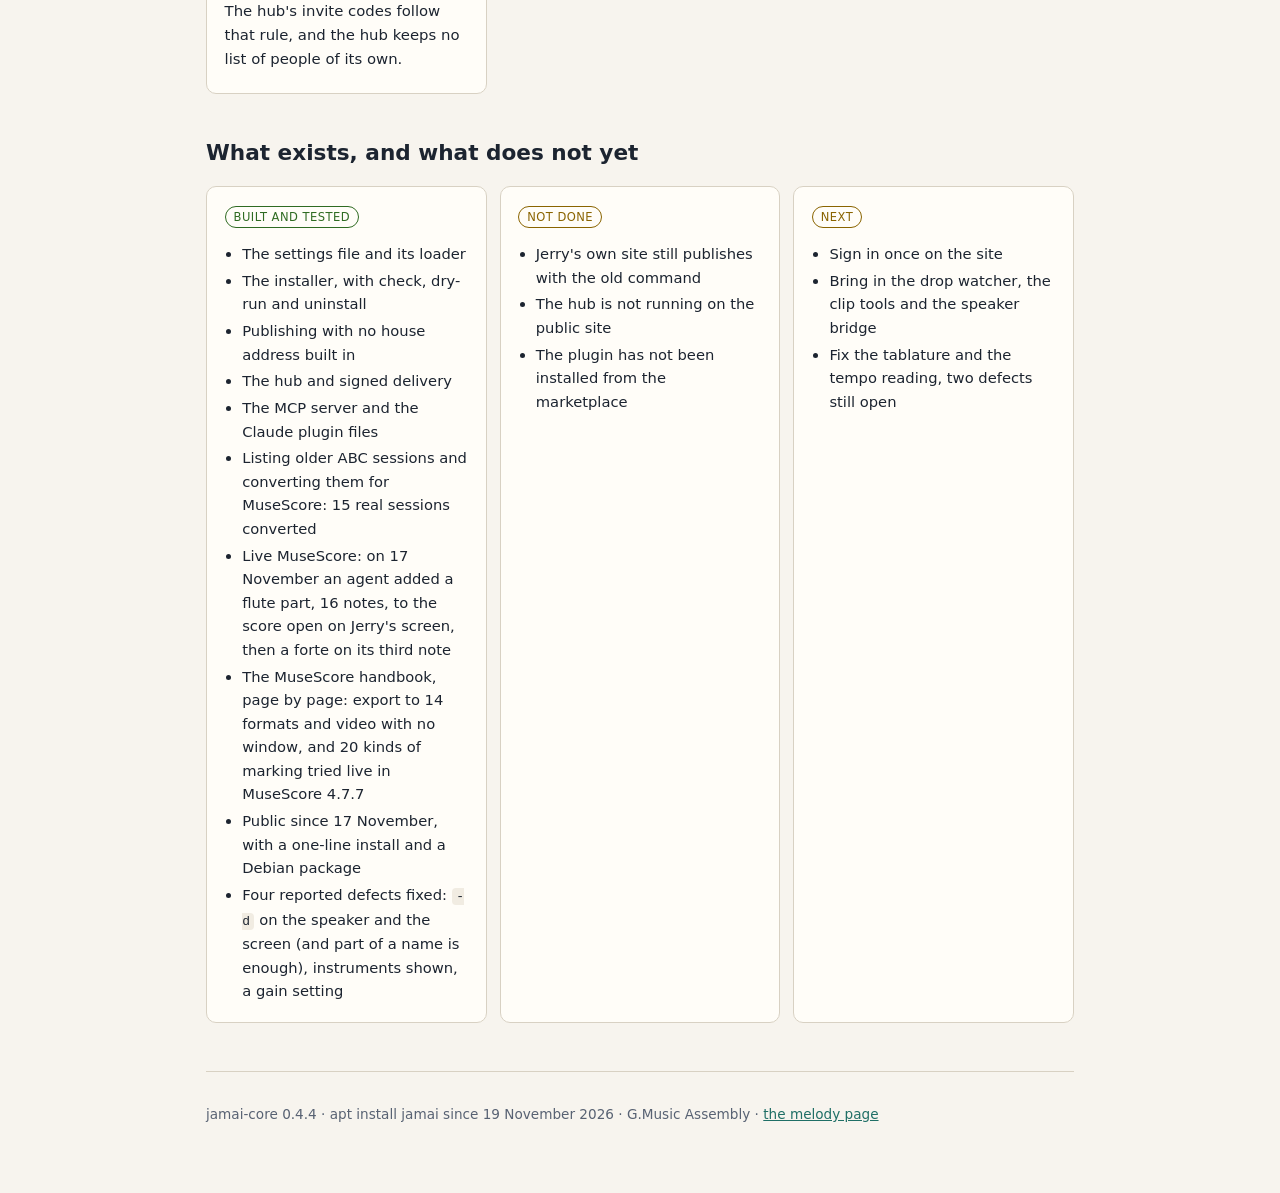
==== commit 4826b742: "0.4.4: jamai-suno joins the package VERSION 0.4.3 -> 0.4.4, with the version stamps the 0.4.3 releas" ====
--- a/docs/explainer/index.html
+++ b/docs/explainer/index.html
@@ -248,7 +248,7 @@
 </div>
 
 <footer>
-  <p>jamai-core 0.4.2 · apt install jamai since 19 November 2026 · G.Music Assembly · <a href="../">the melody page</a></p>
+  <p>jamai-core 0.4.4 · apt install jamai since 19 November 2026 · G.Music Assembly · <a href="../">the melody page</a></p>
 </footer>
 </div>
 </body>
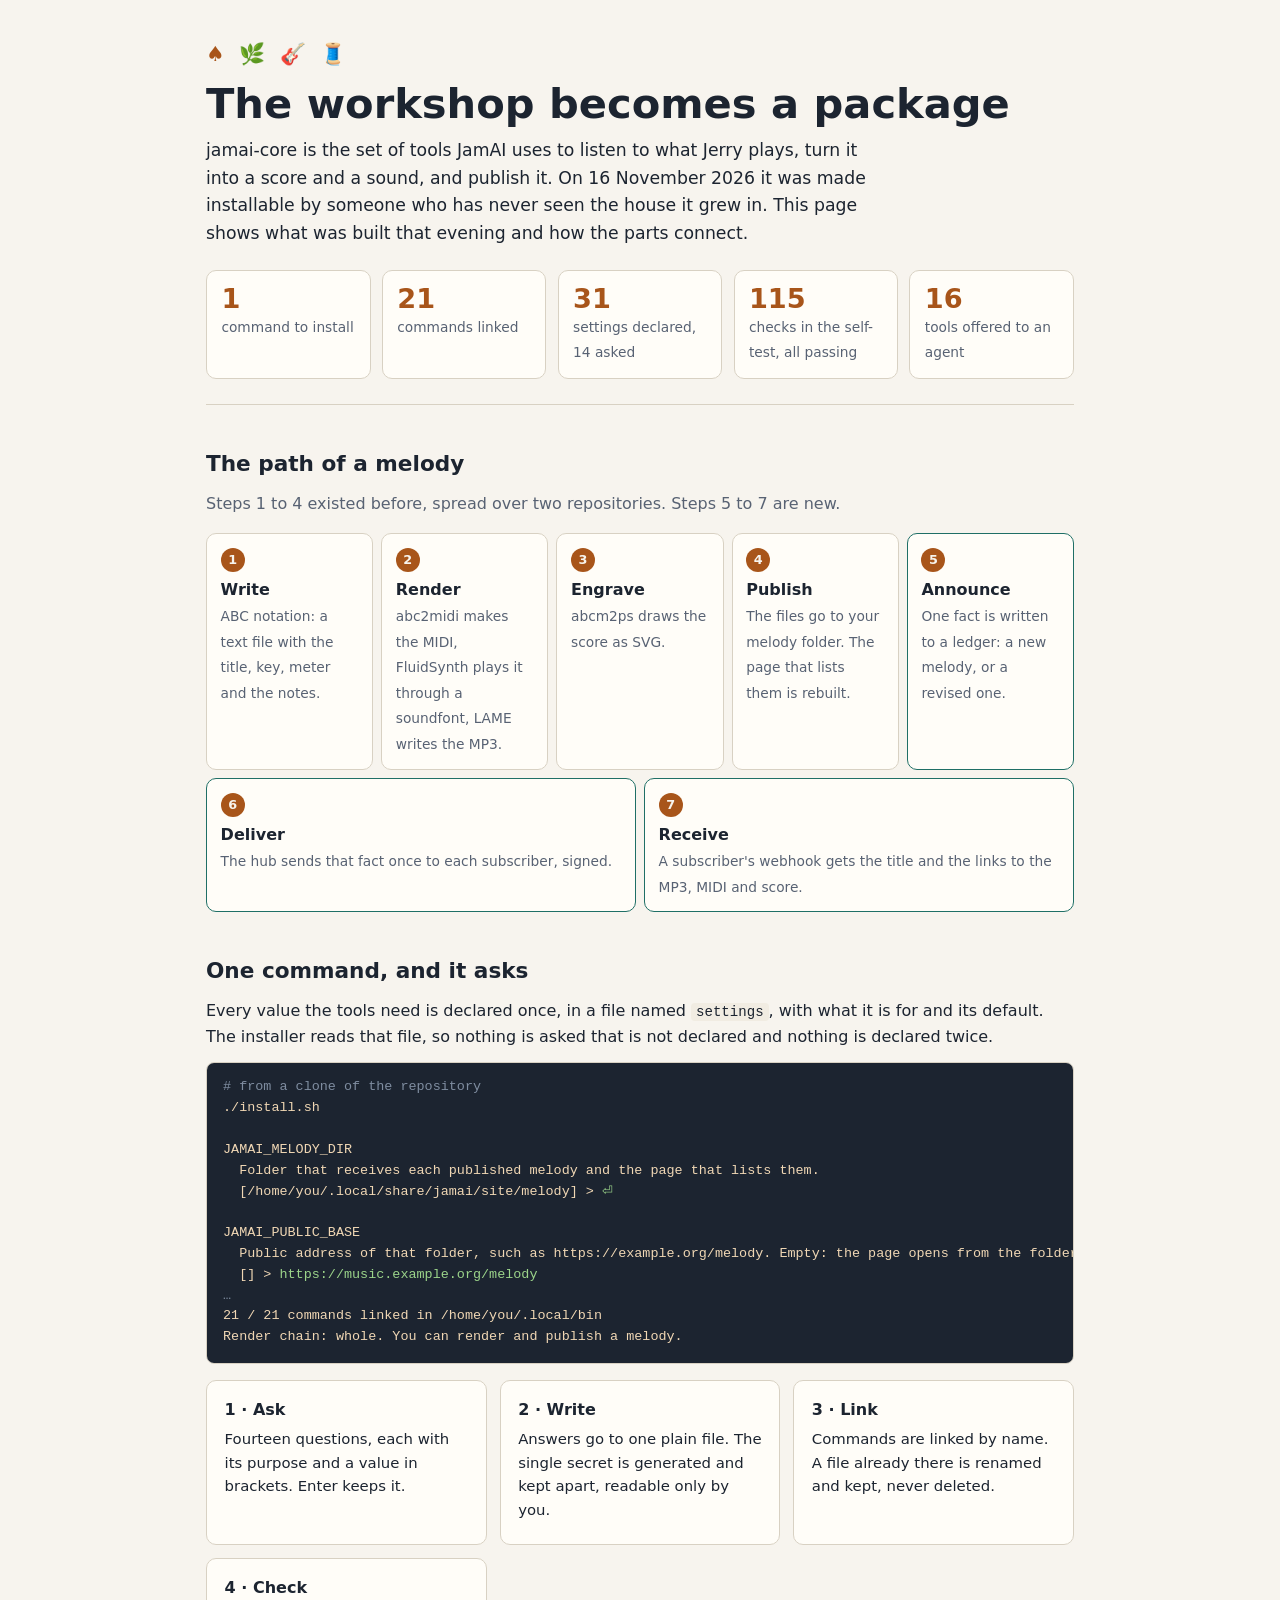
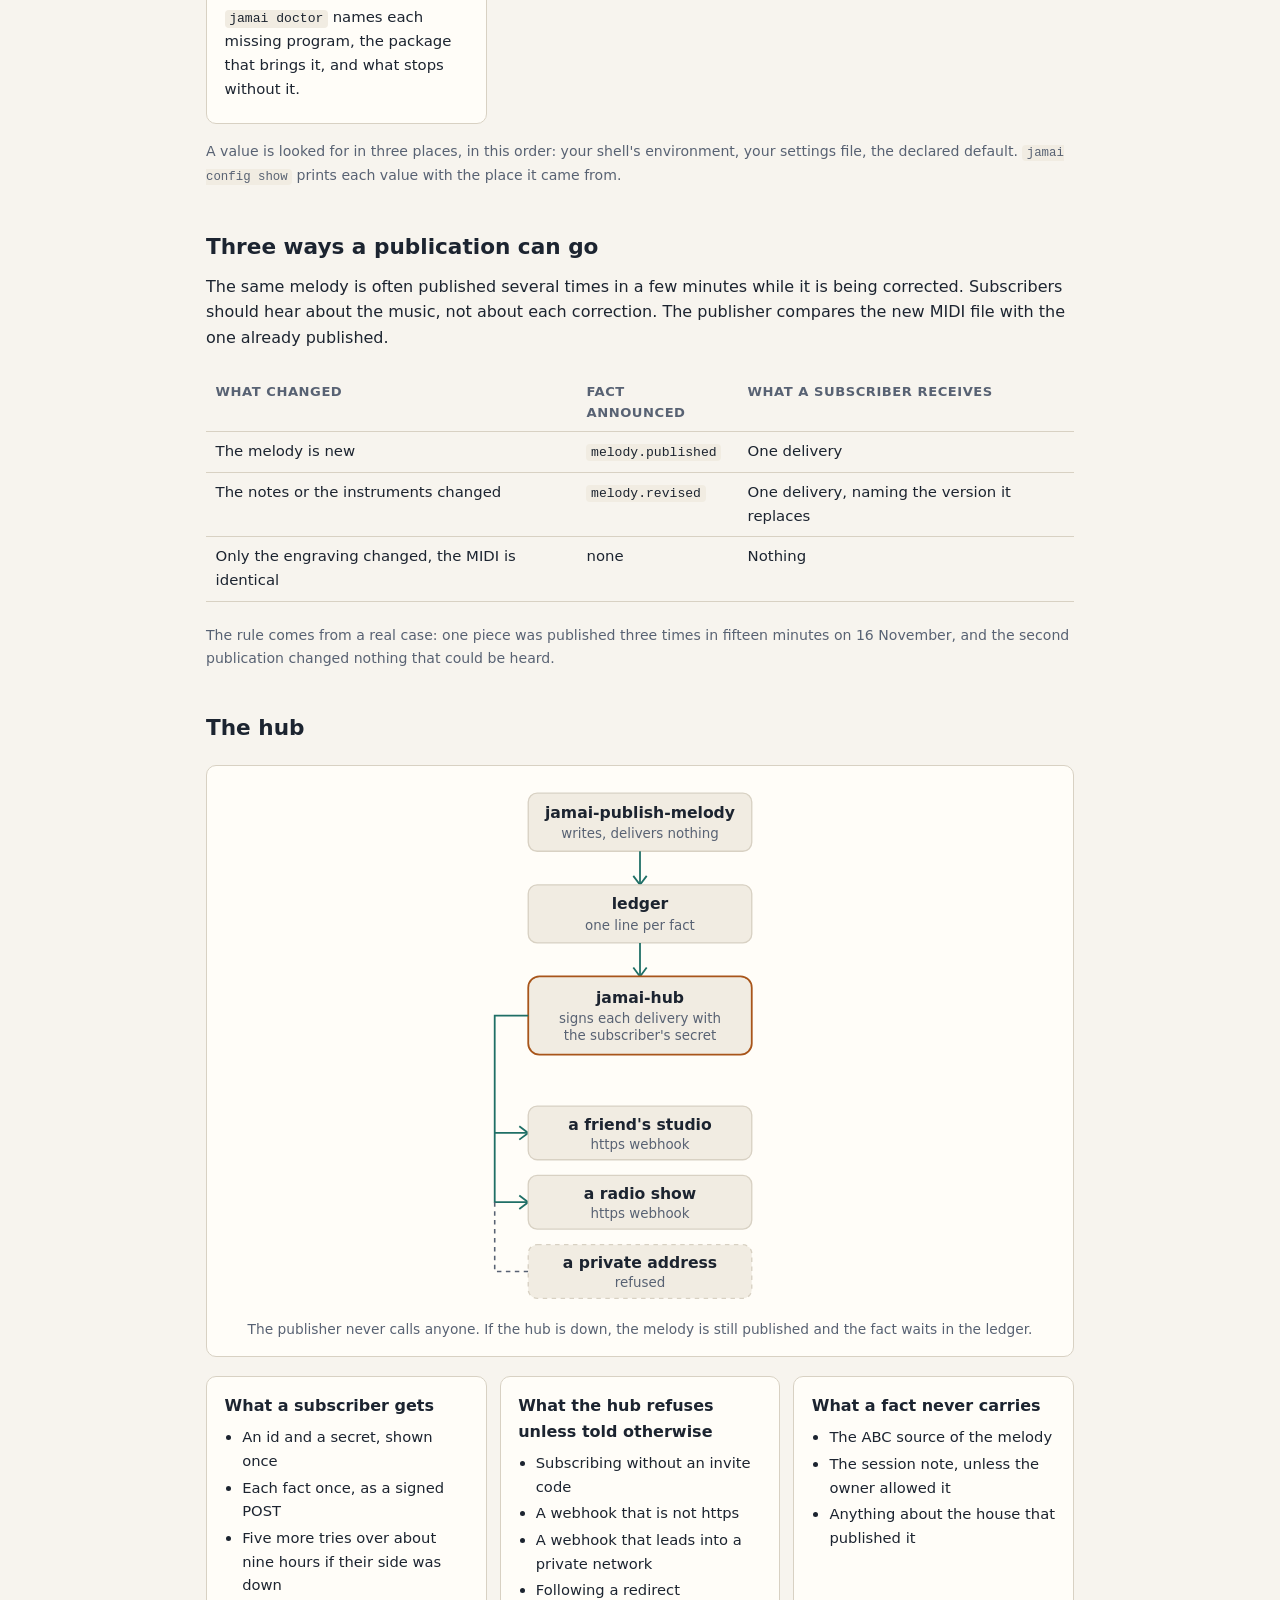
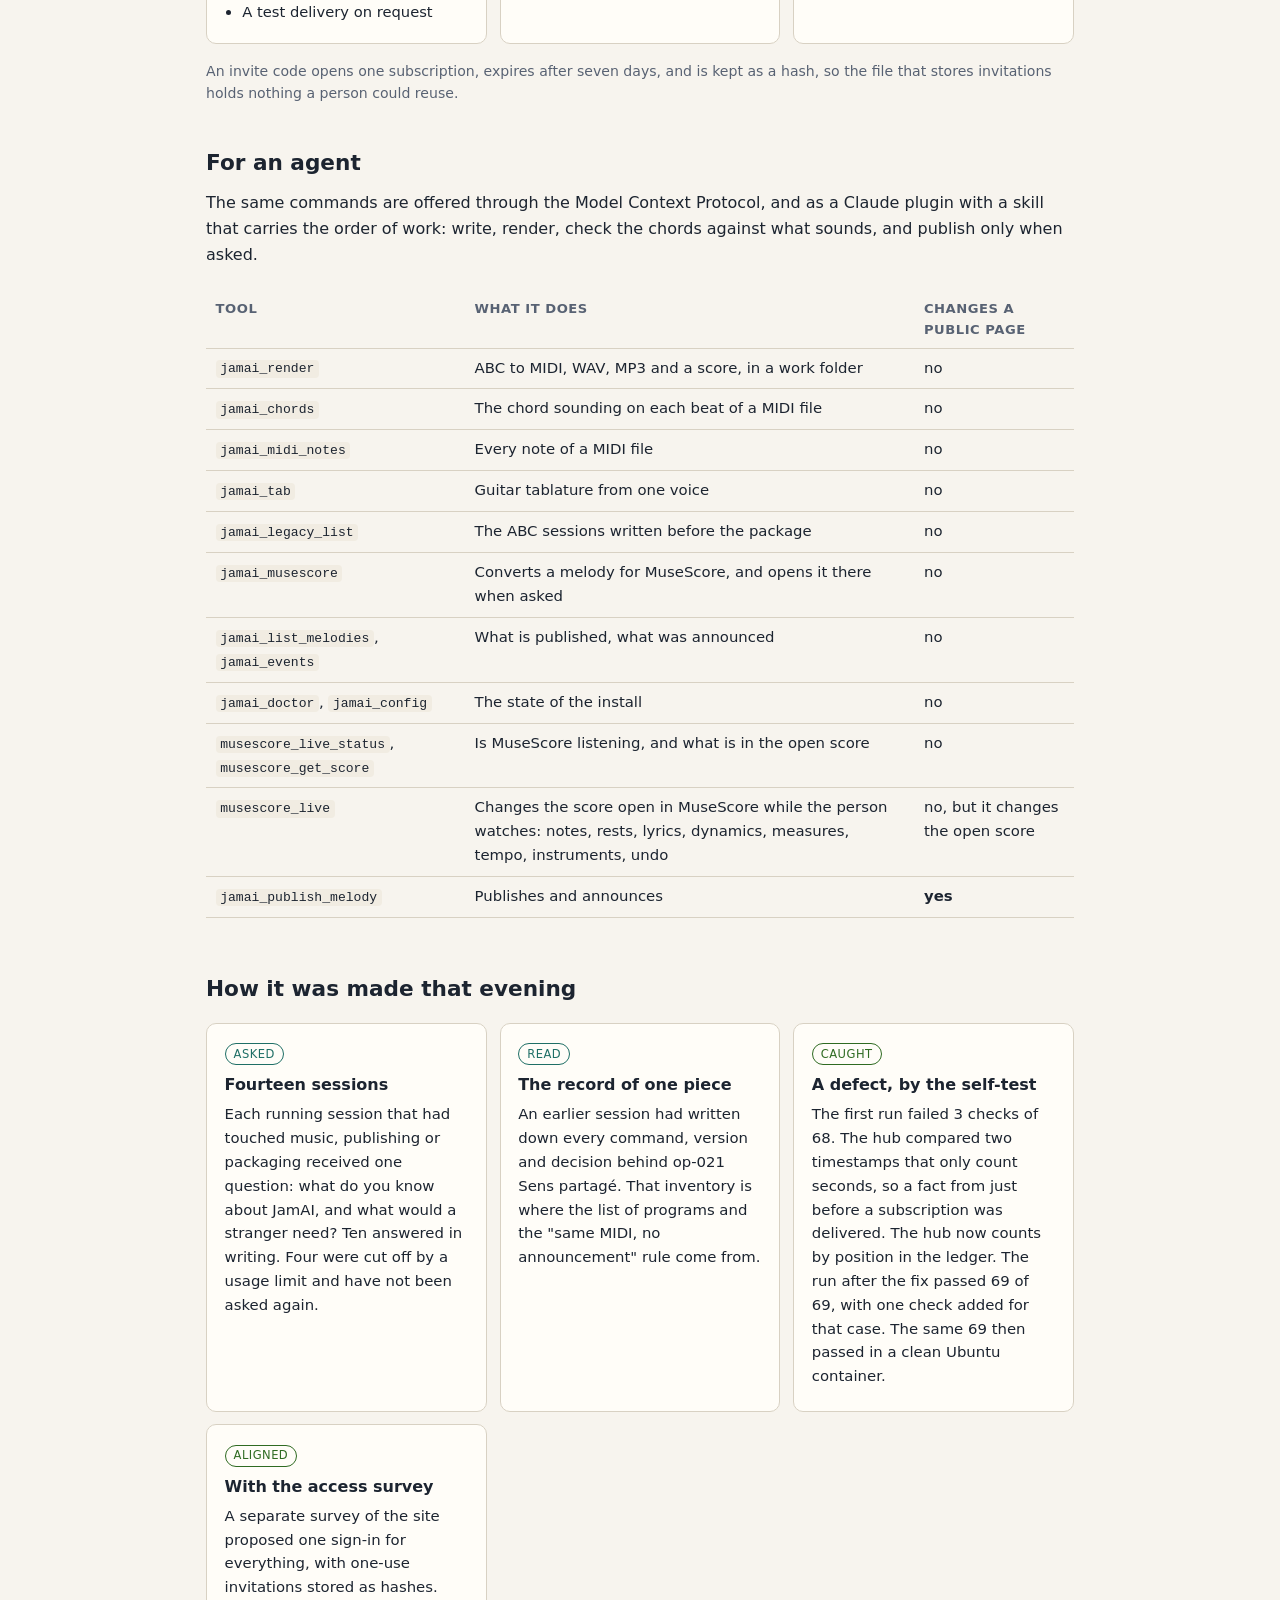
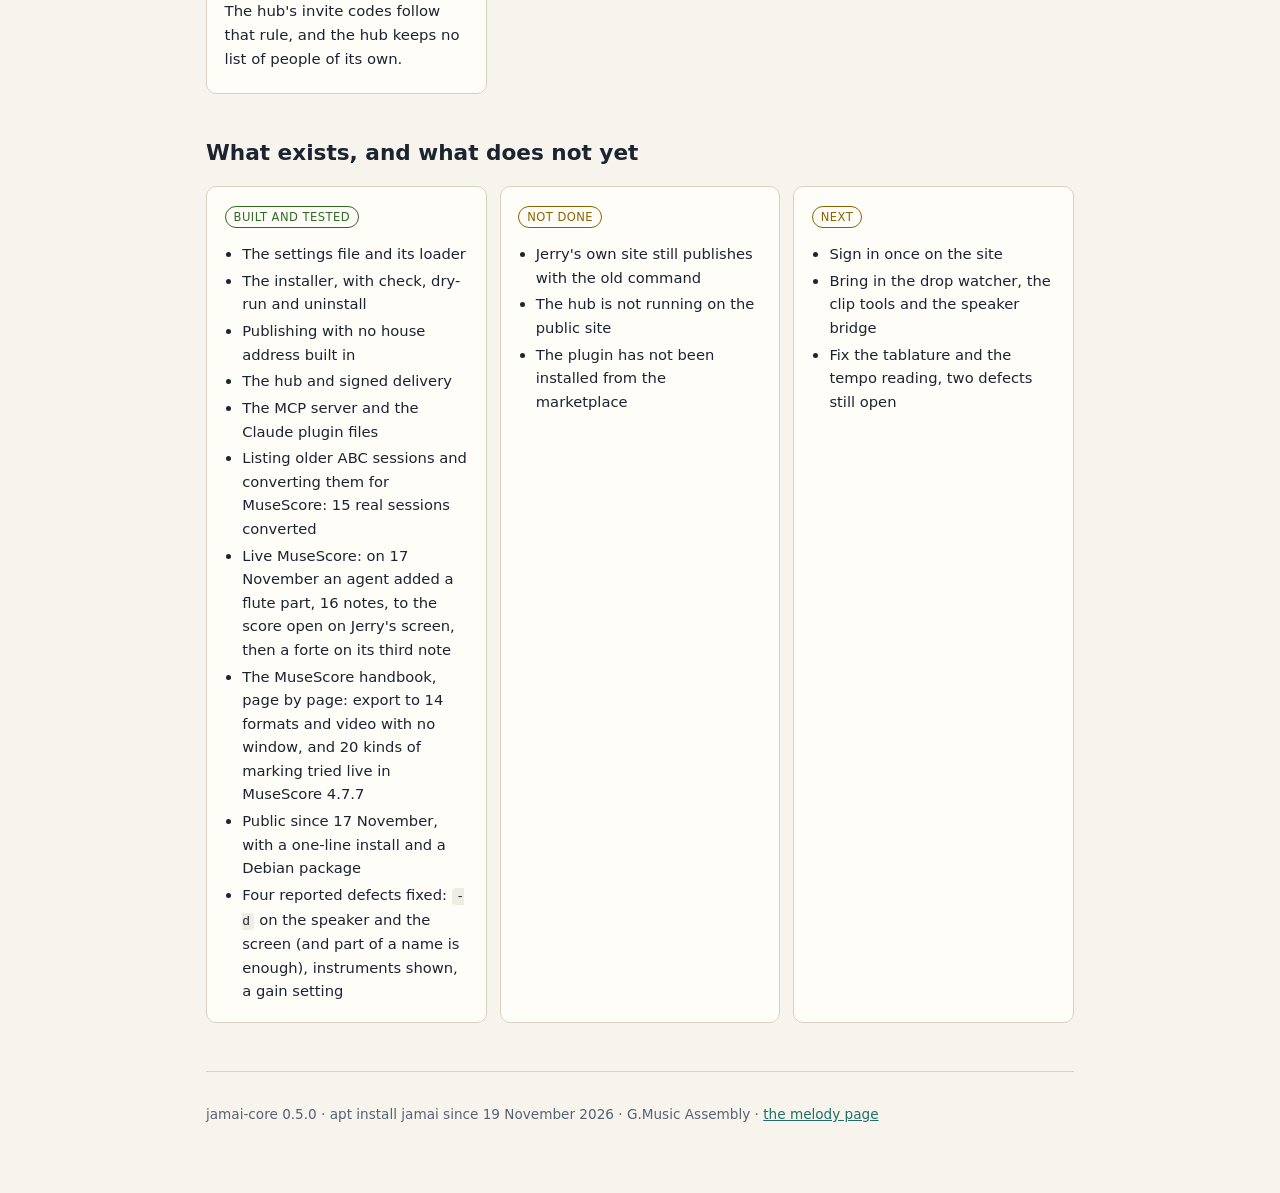
==== commit cdd4ee7a: "0.5.0: listen/ hears a recording Six LISTEN tools in the MCP (22 in all), jamai-measure and jamai-ch" ====
--- a/docs/explainer/index.html
+++ b/docs/explainer/index.html
@@ -248,7 +248,7 @@
 </div>
 
 <footer>
-  <p>jamai-core 0.4.4 · apt install jamai since 19 November 2026 · G.Music Assembly · <a href="../">the melody page</a></p>
+  <p>jamai-core 0.5.0 · apt install jamai since 19 November 2026 · G.Music Assembly · <a href="../">the melody page</a></p>
 </footer>
 </div>
 </body>
